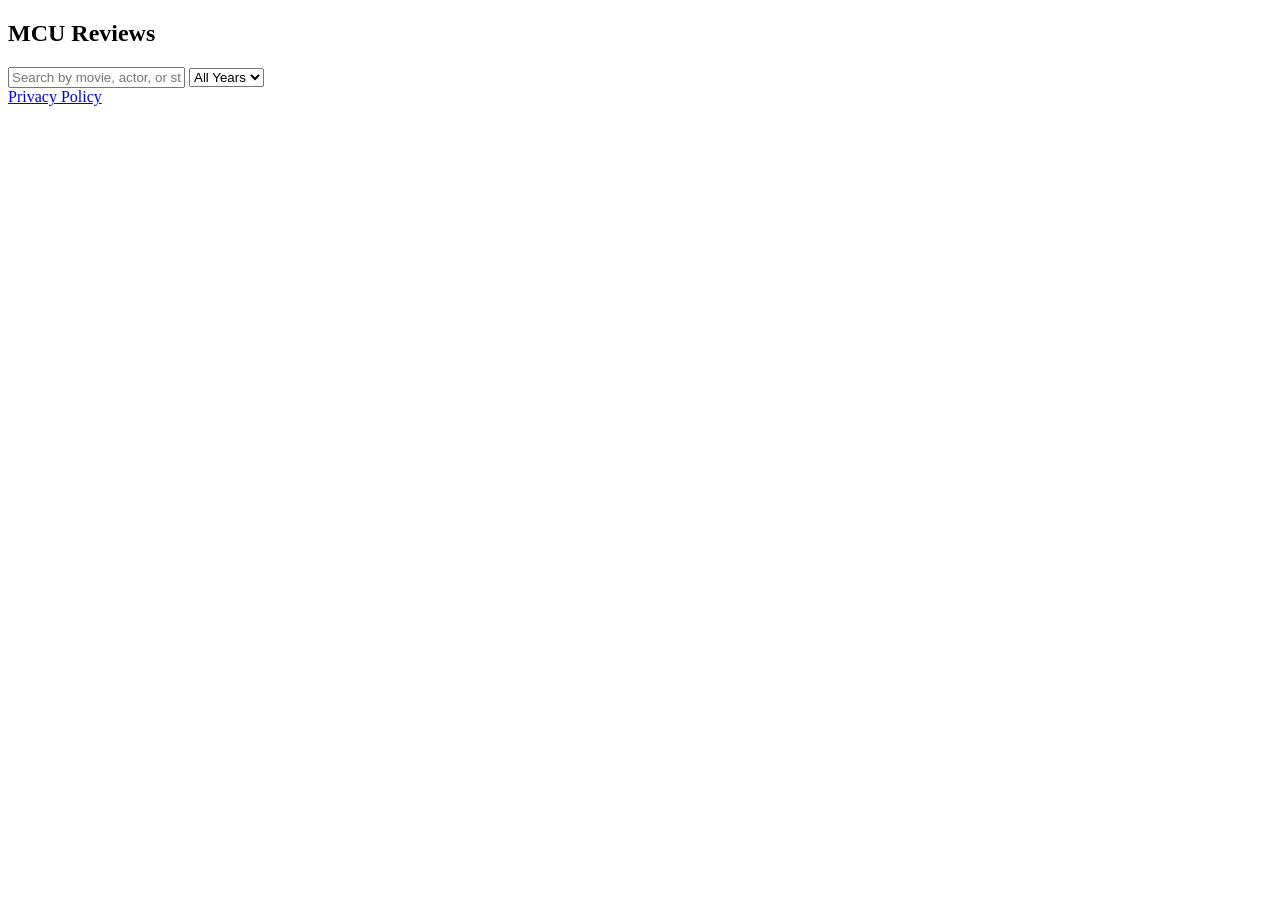
==== index.html @ 815d0ef4 "Create index.html" ====
<!DOCTYPE html>
<html lang="en">
<head>
    <meta charset="UTF-8">
    <meta name="viewport" content="width=device-width, initial-scale=1.0">
    <title>MCU Review Hub</title>
    <link rel="stylesheet" href="style.css">
</head>
<body>

<nav class="navbar">
    <h2>MCU Reviews</h2>
    <div class="search-container">
        <input type="text" id="searchInput" placeholder="Search by movie, actor, or studio...">
        <select id="yearFilter">
            <option value="">All Years</option>
            <option value="2008">2008</option>
            <option value="2025">2025</option>
            </select>
    </div>
    <a href="privacy.html">Privacy Policy</a>
</nav>

<div id="movieFeed" class="instagram-feed">
    </div>

<script src="script.js"></script>
</body>
</html>
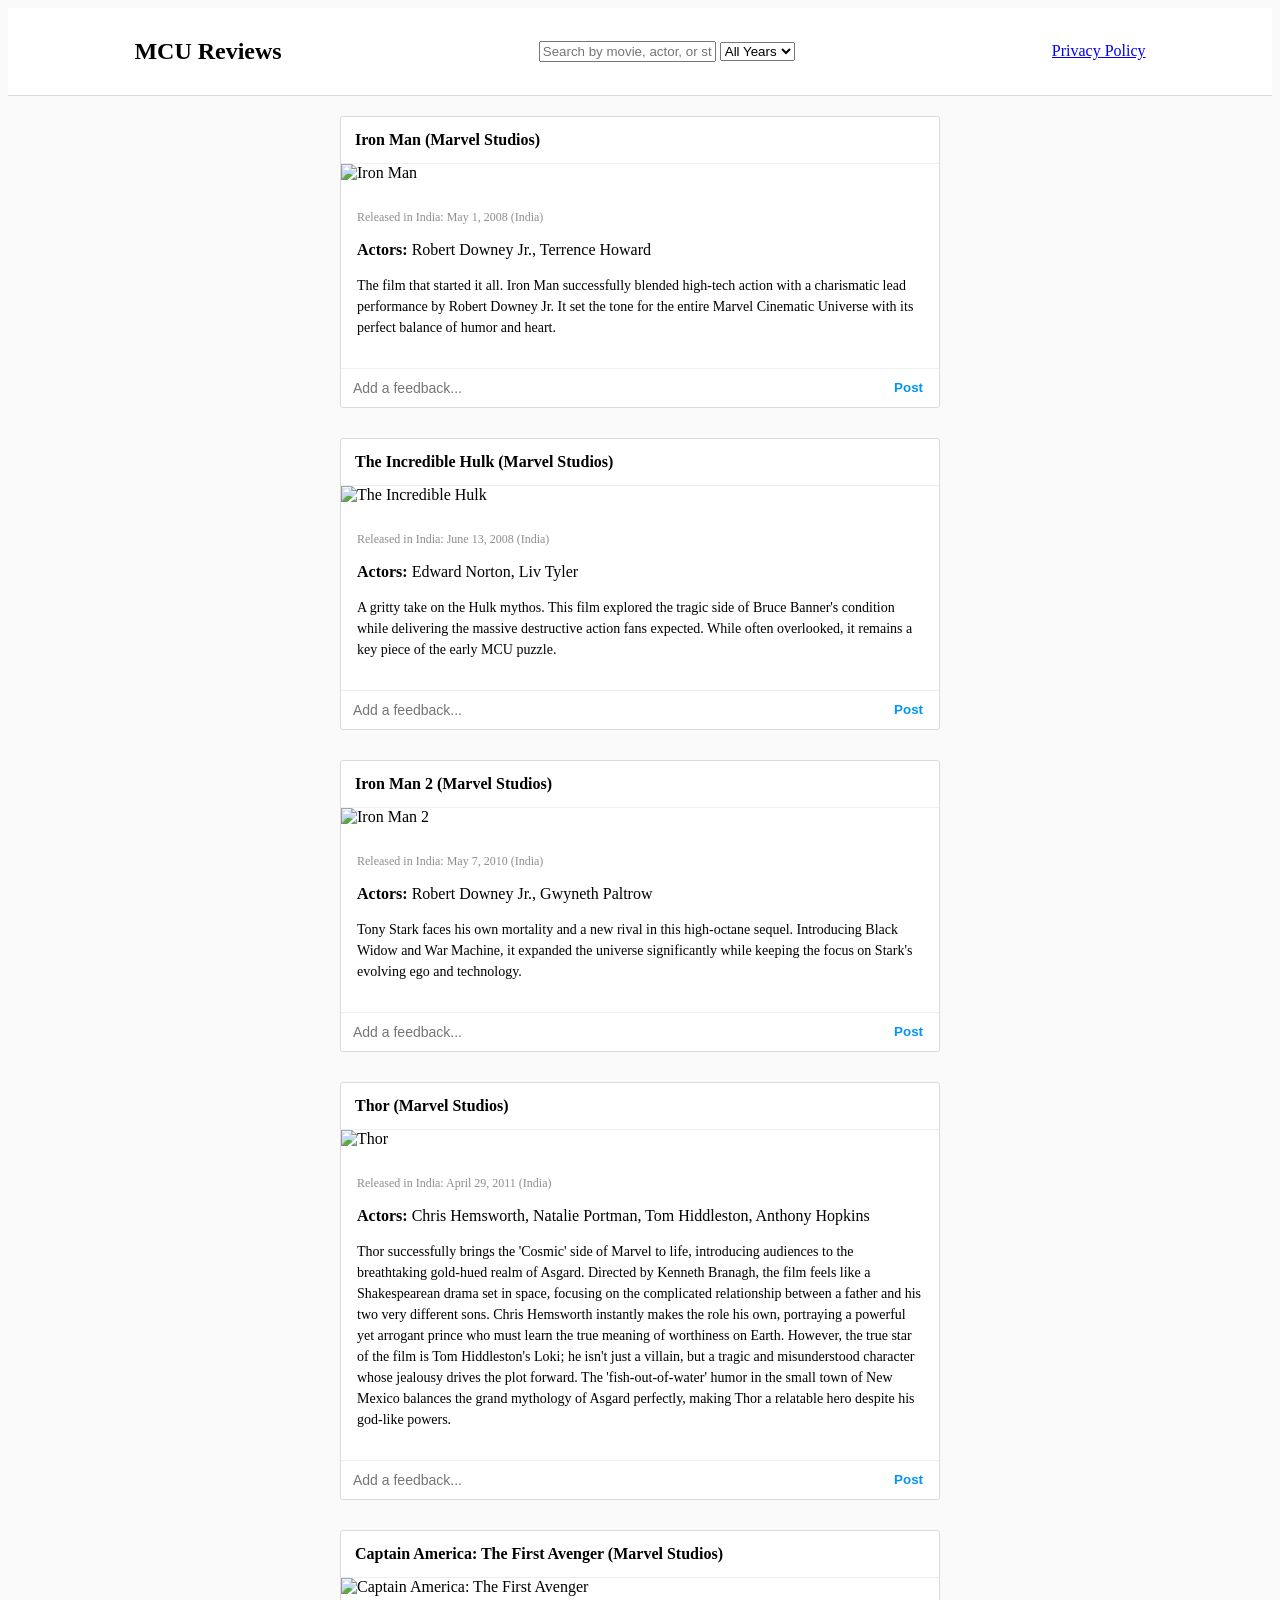
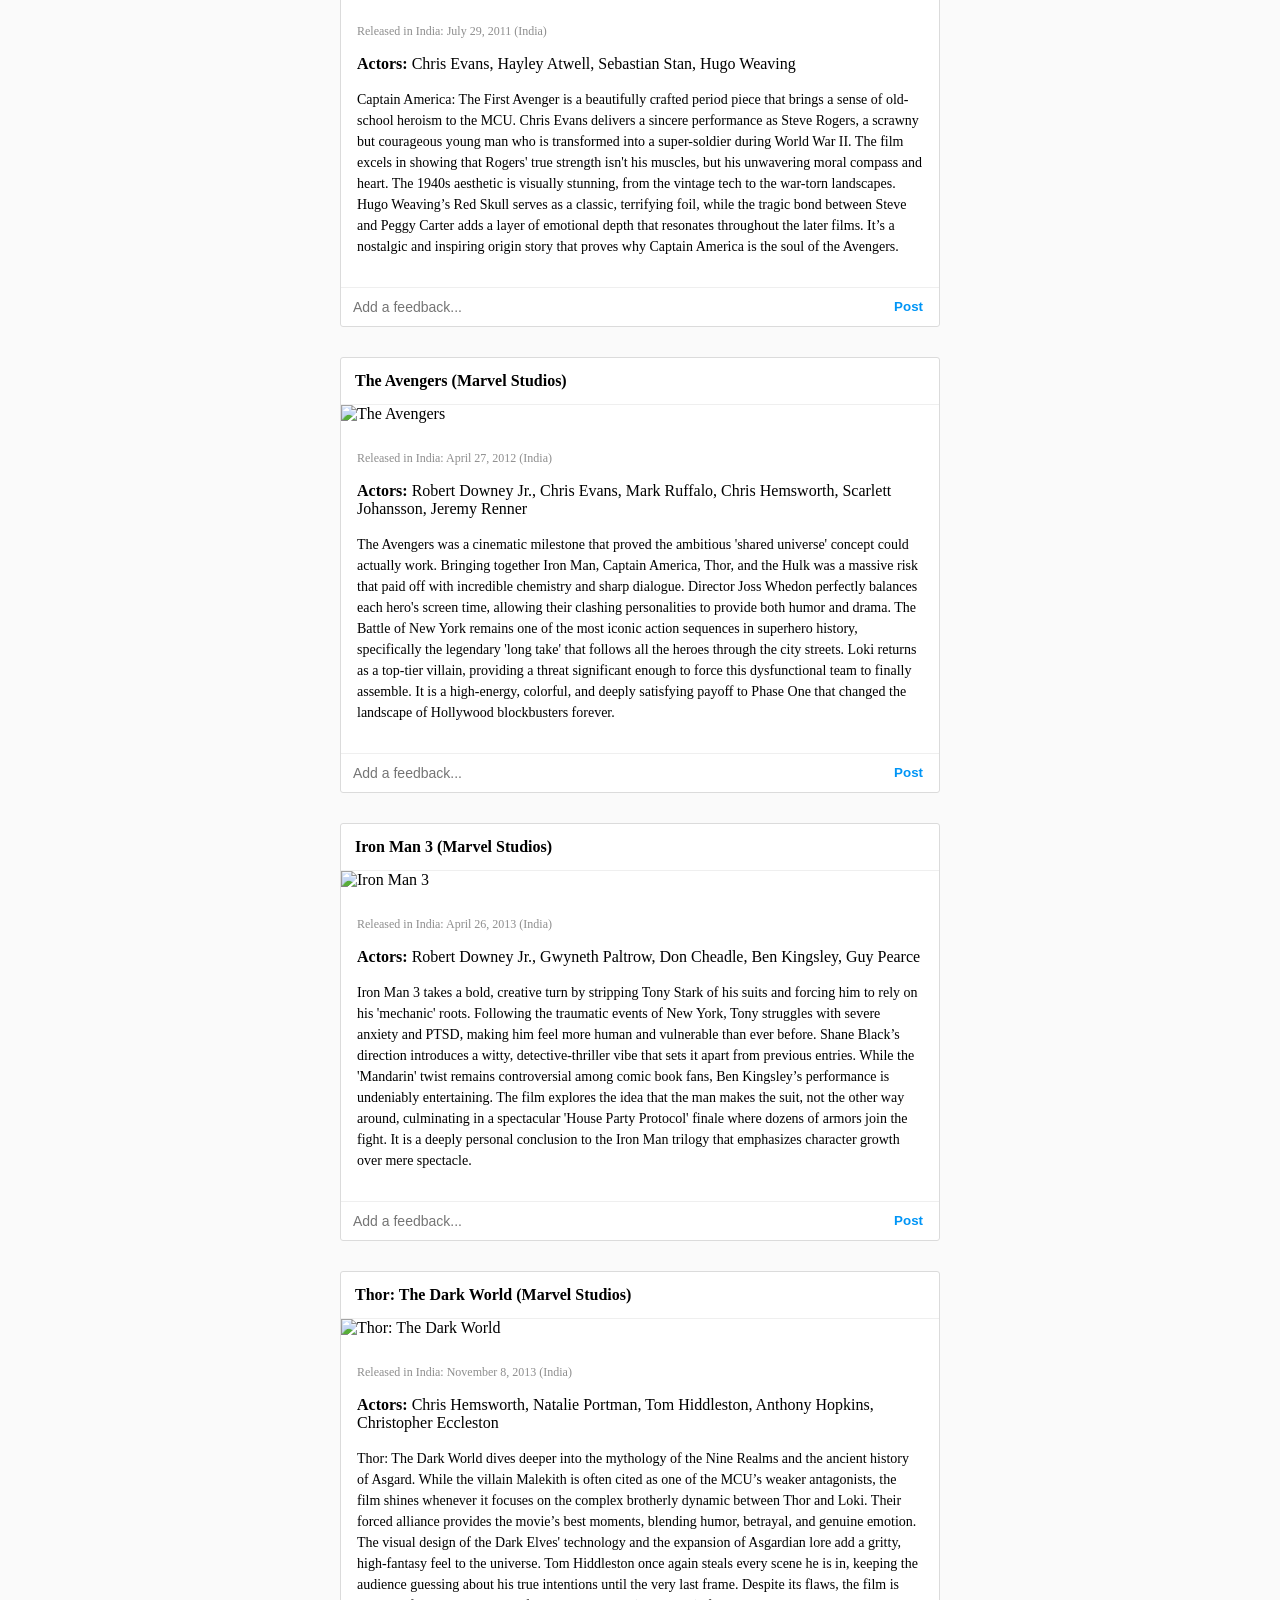
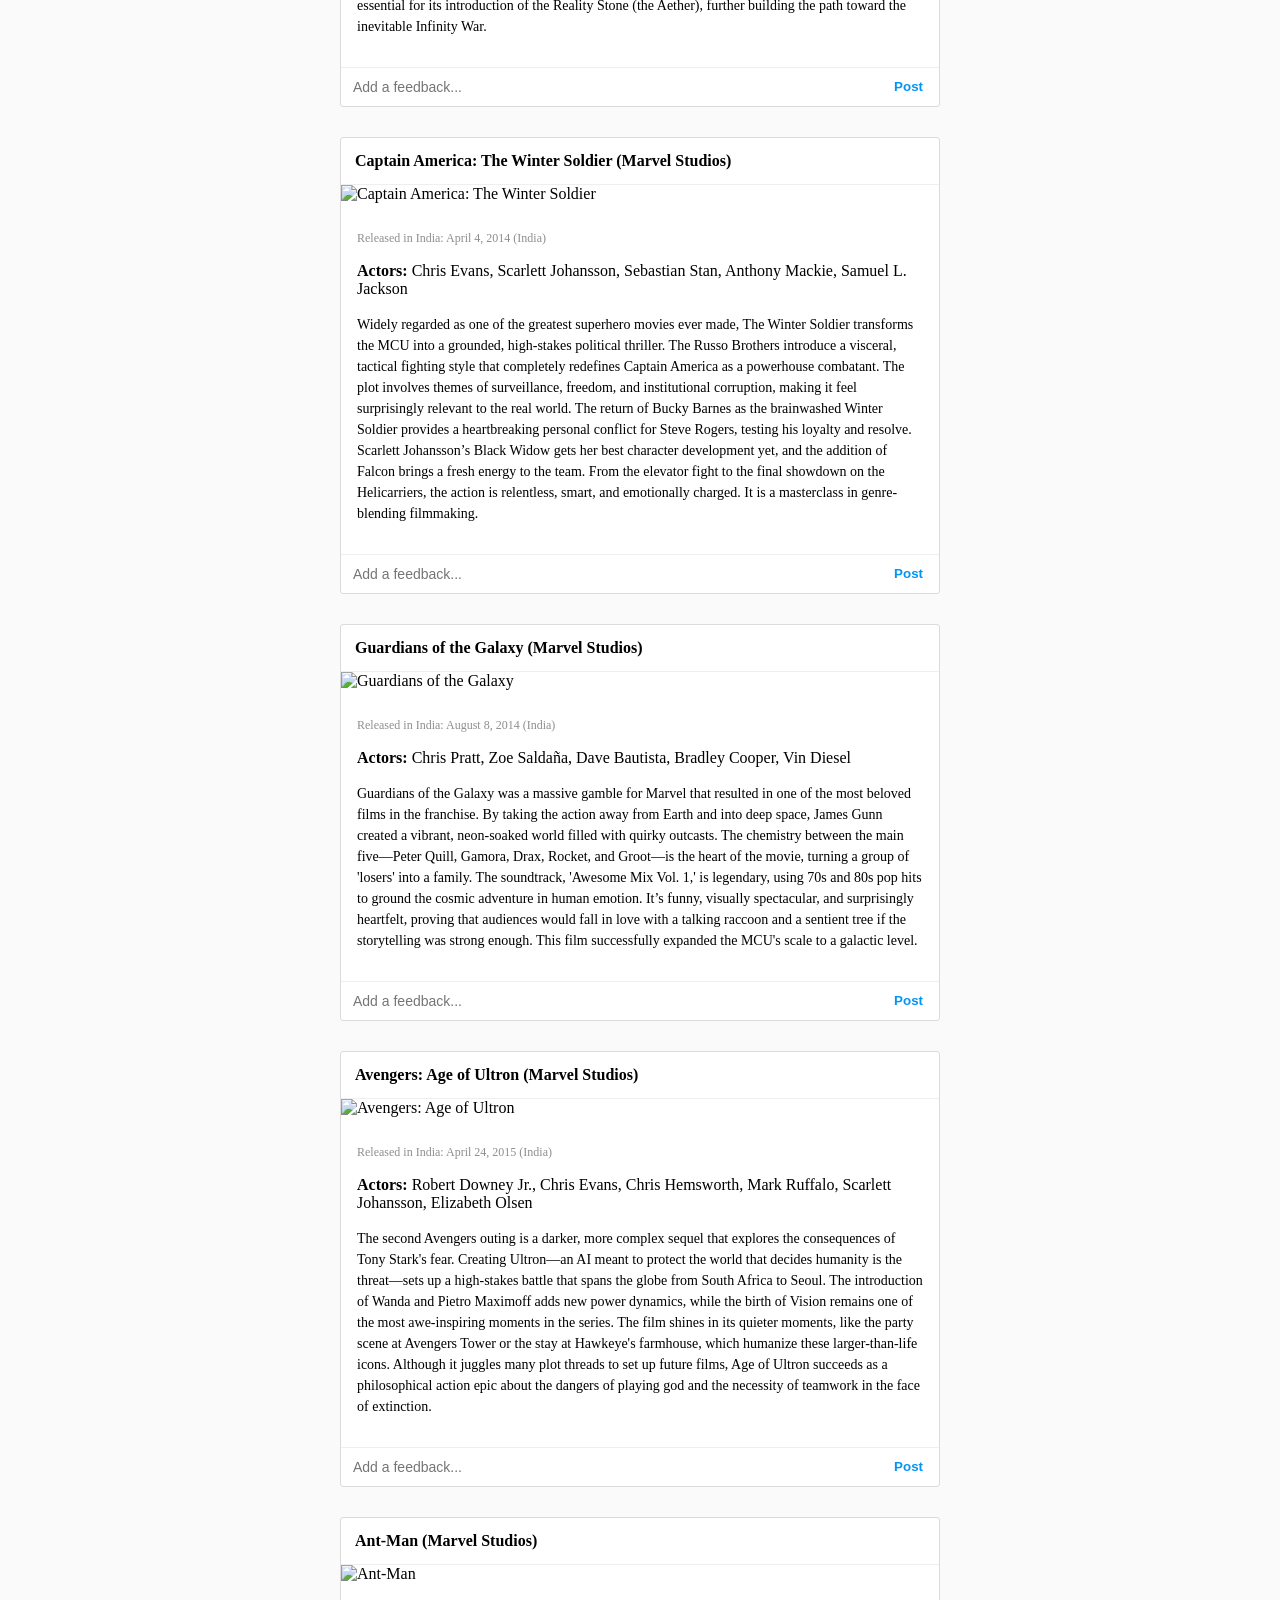
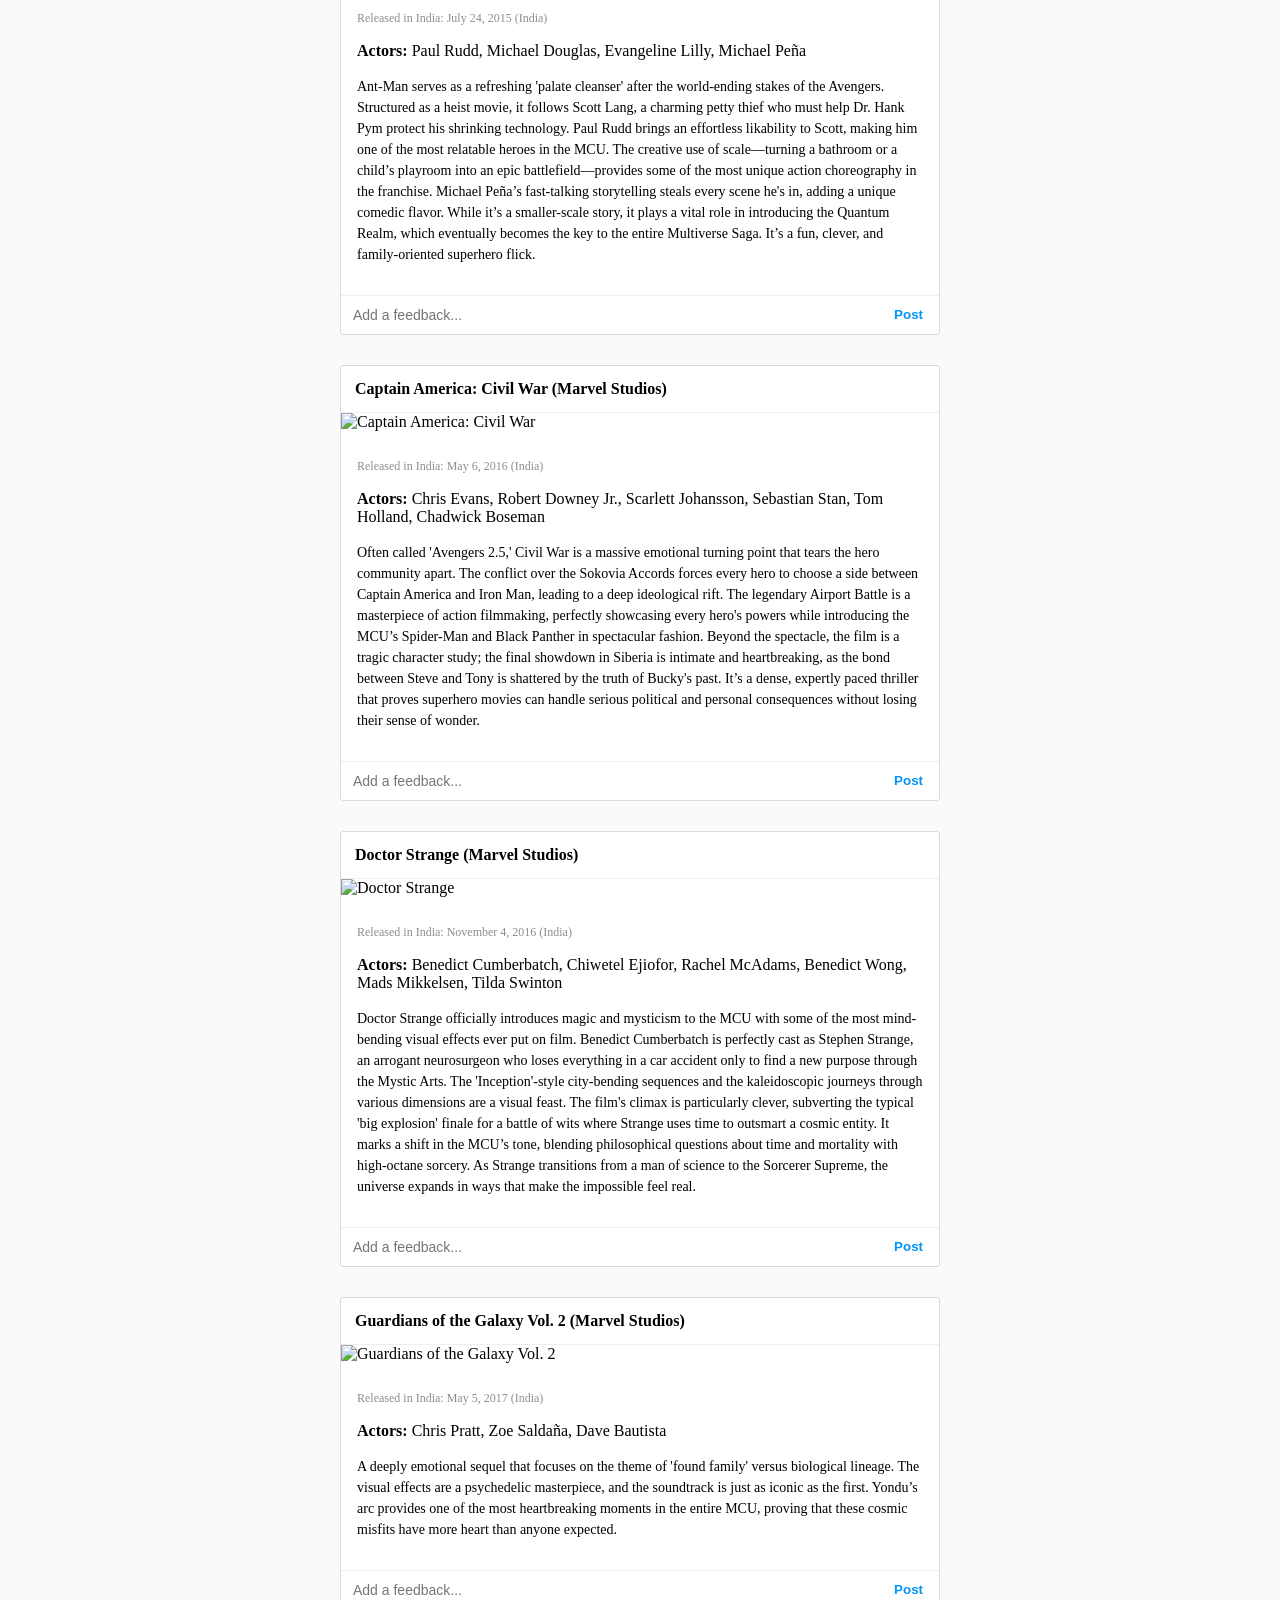
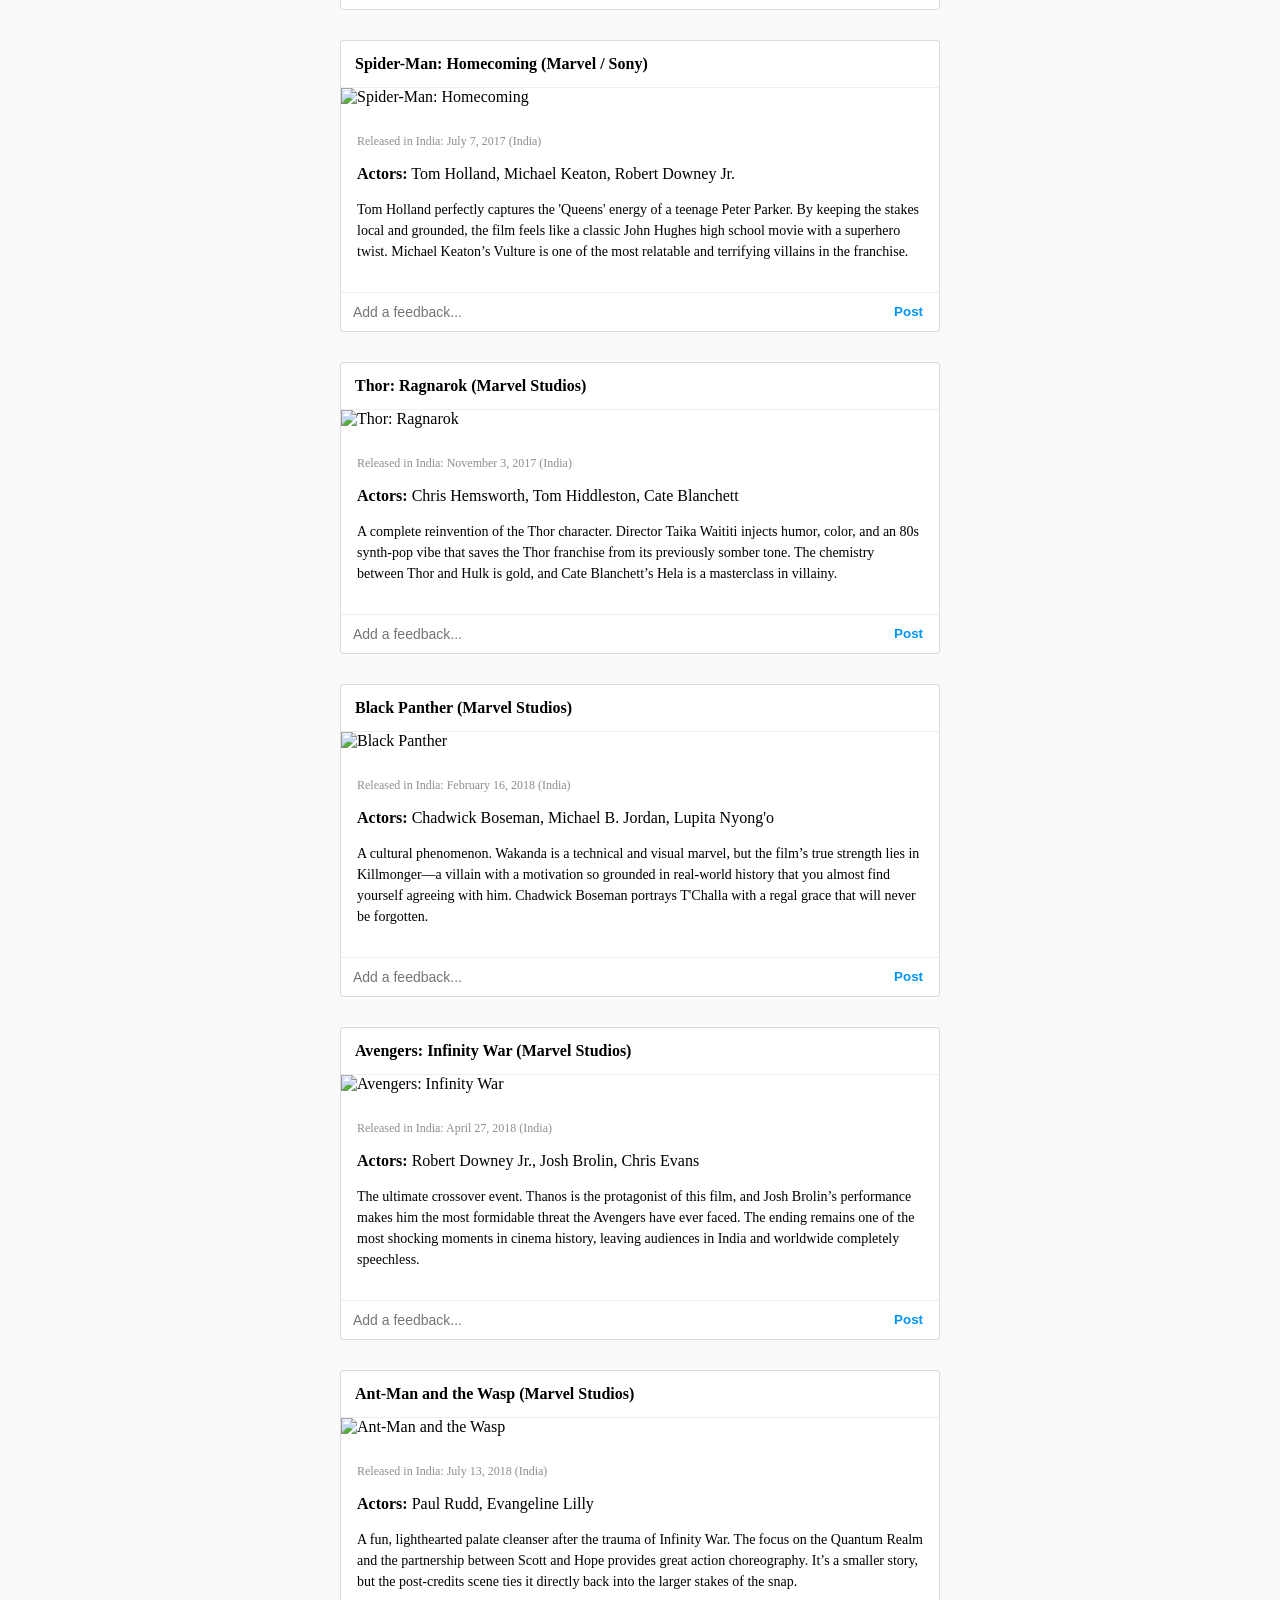
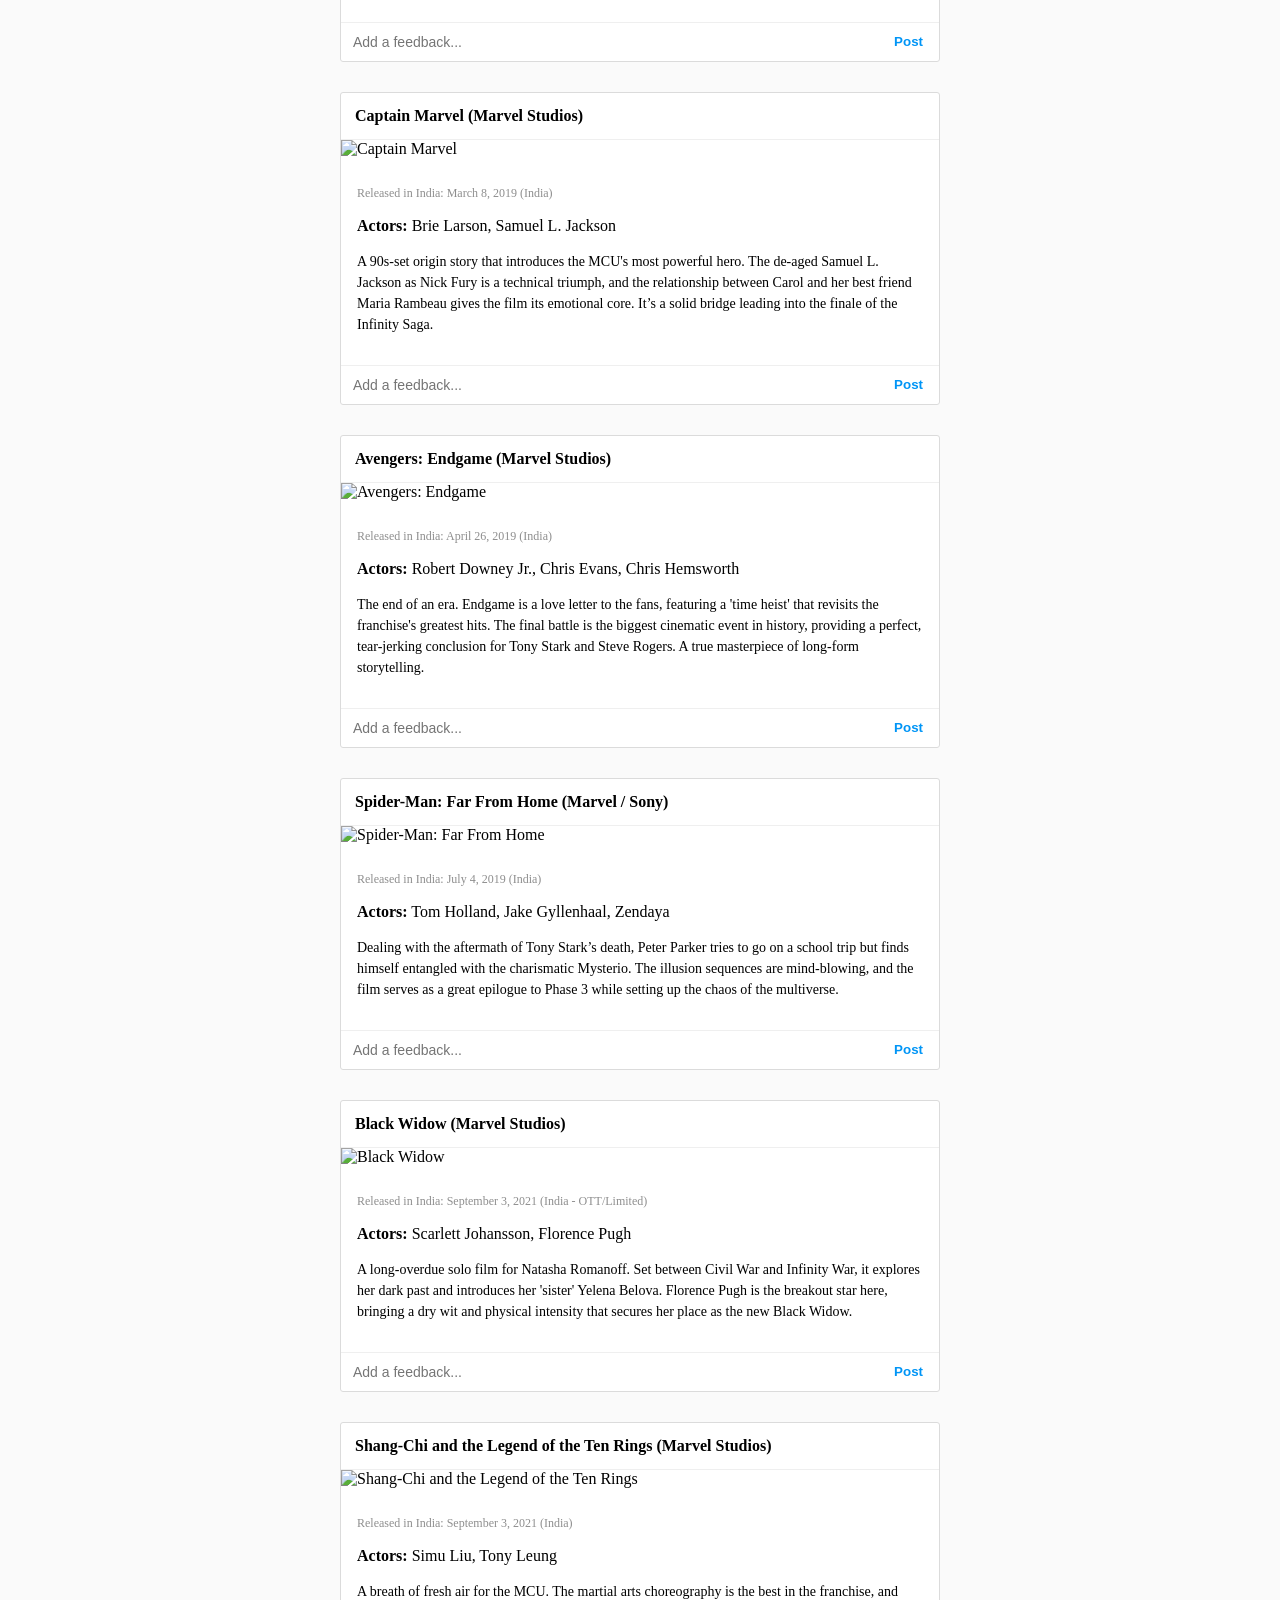
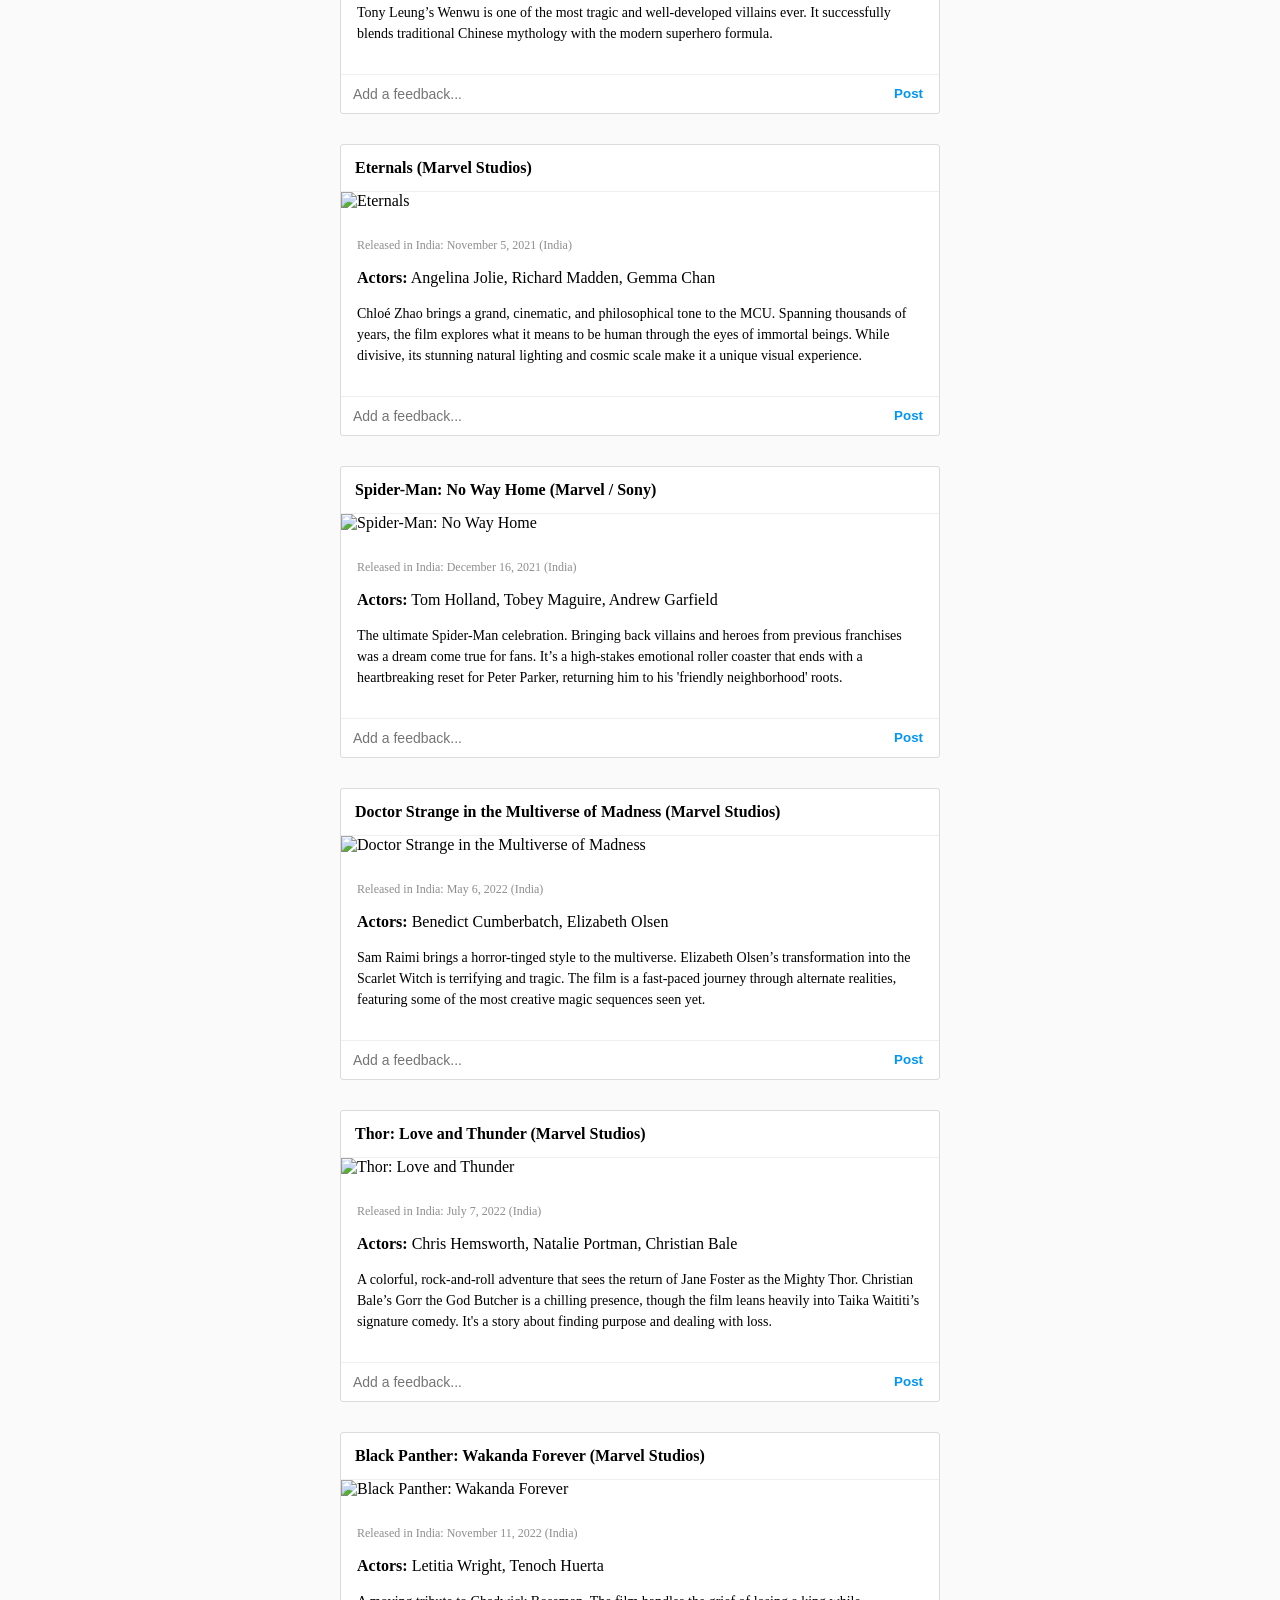
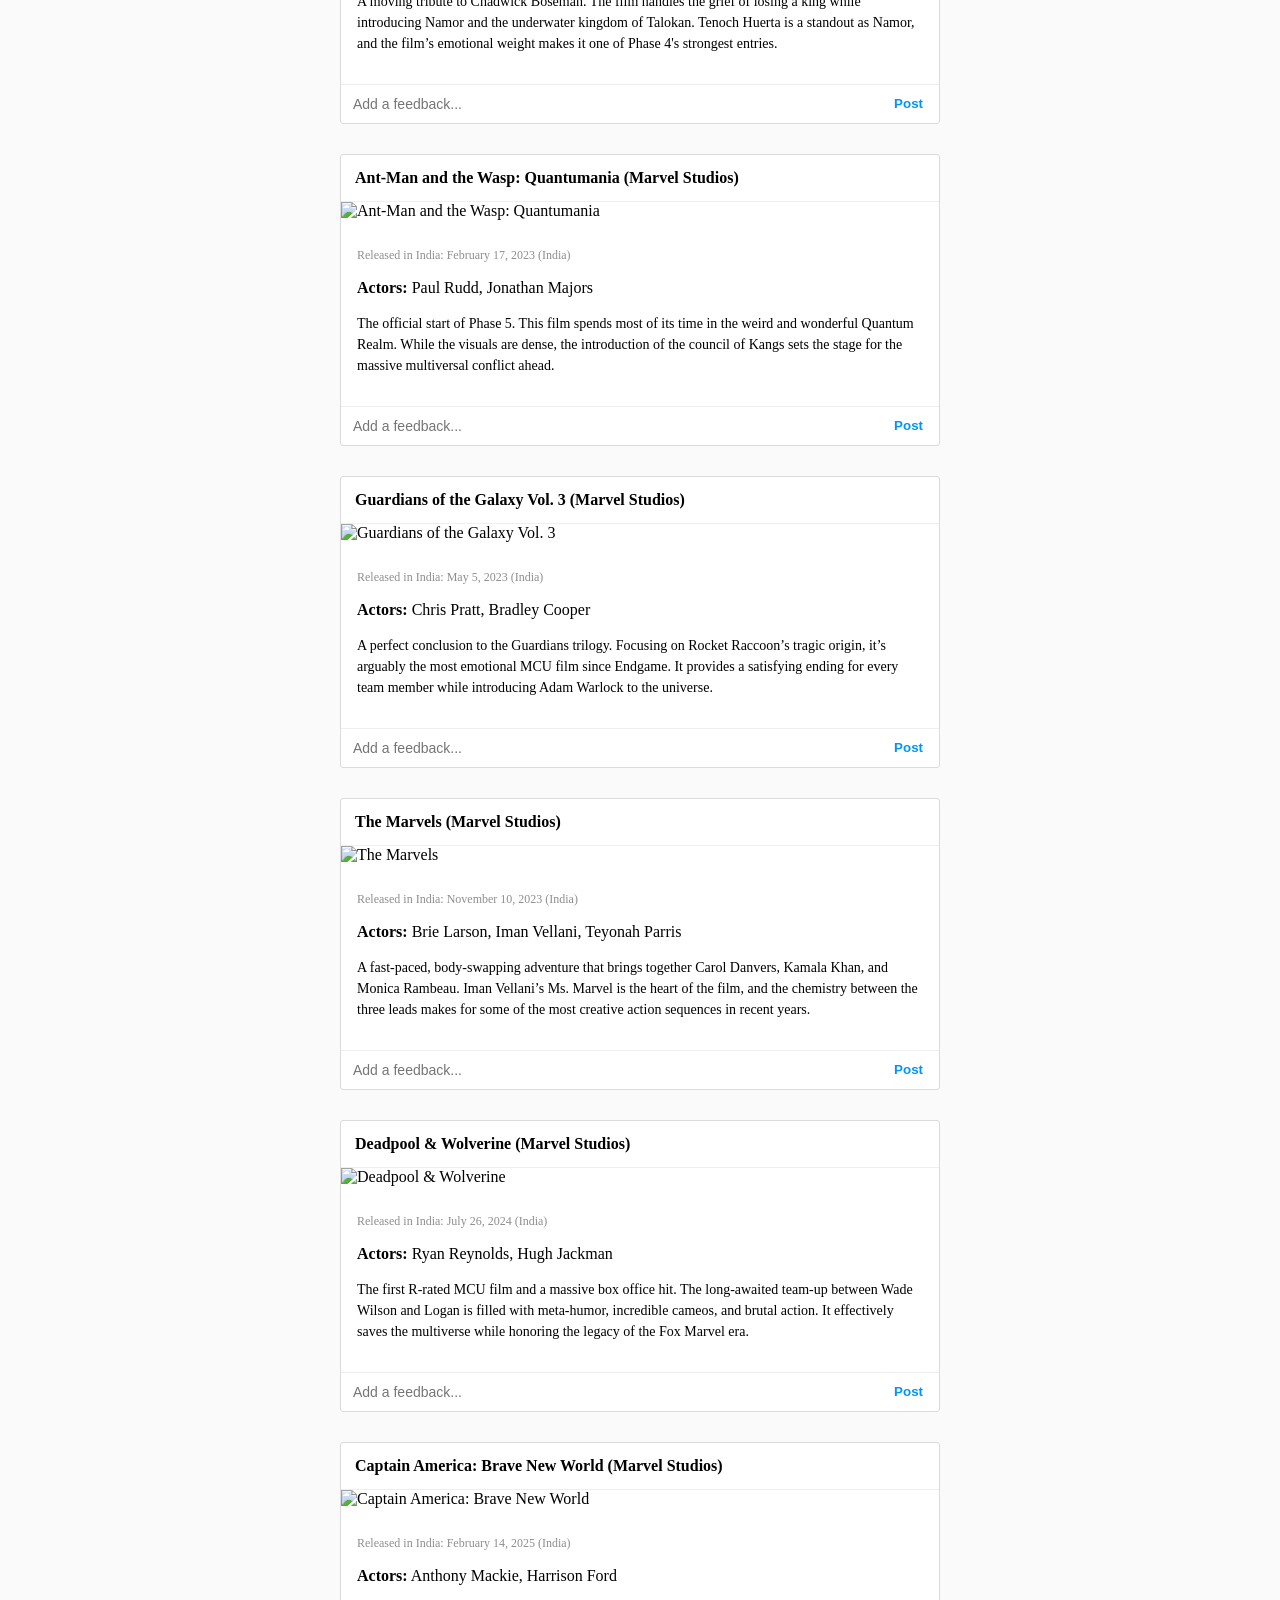
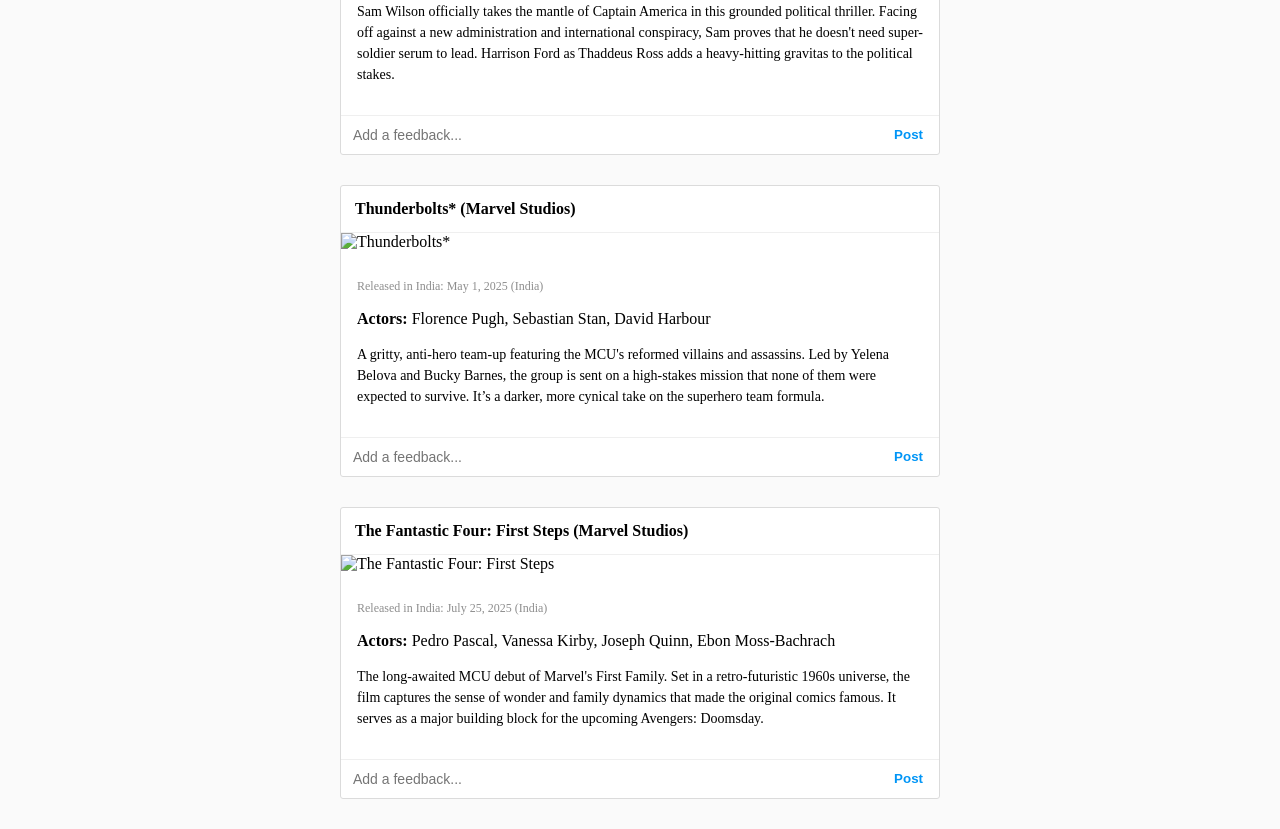
==== commit c671c3a5: "Update index.html" ====
--- a/index.html
+++ b/index.html
@@ -1,6 +1,7 @@
 <!DOCTYPE html>
 <html lang="en">
 <head>
+    <meta name="referrer" content="no-referrer">
     <meta charset="UTF-8">
     <meta name="viewport" content="width=device-width, initial-scale=1.0">
     <title>MCU Review Hub</title>
--- a/style.css
+++ b/style.css
@@ -0,0 +1,12 @@
+body { background-color: #fafafa; font-family: -apple-system, BlinkMacSystemFont, "Segoe UI", Roboto; }
+.navbar { position: sticky; top: 0; background: white; border-bottom: 1px solid #dbdbdb; padding: 10px 10%; display: flex; justify-content: space-between; align-items: center; z-index: 1000; }
+
+.instagram-feed { max-width: 600px; margin: 20px auto; }
+.post { background: white; border: 1px solid #dbdbdb; margin-bottom: 30px; border-radius: 3px; }
+.post-header { padding: 14px; font-weight: 600; border-bottom: 1px solid #efefef; }
+.post-img { width: 100%; display: block; }
+.post-content { padding: 16px; }
+.release-date { color: #8e8e8e; font-size: 12px; margin-bottom: 10px; }
+.review-text { font-size: 14px; line-height: 1.5; }
+.feedback-section { border-top: 1px solid #efefef; padding: 10px; display: flex; }
+.feedback-section input { border: none; width: 100%; outline: none; font-size: 14px; }
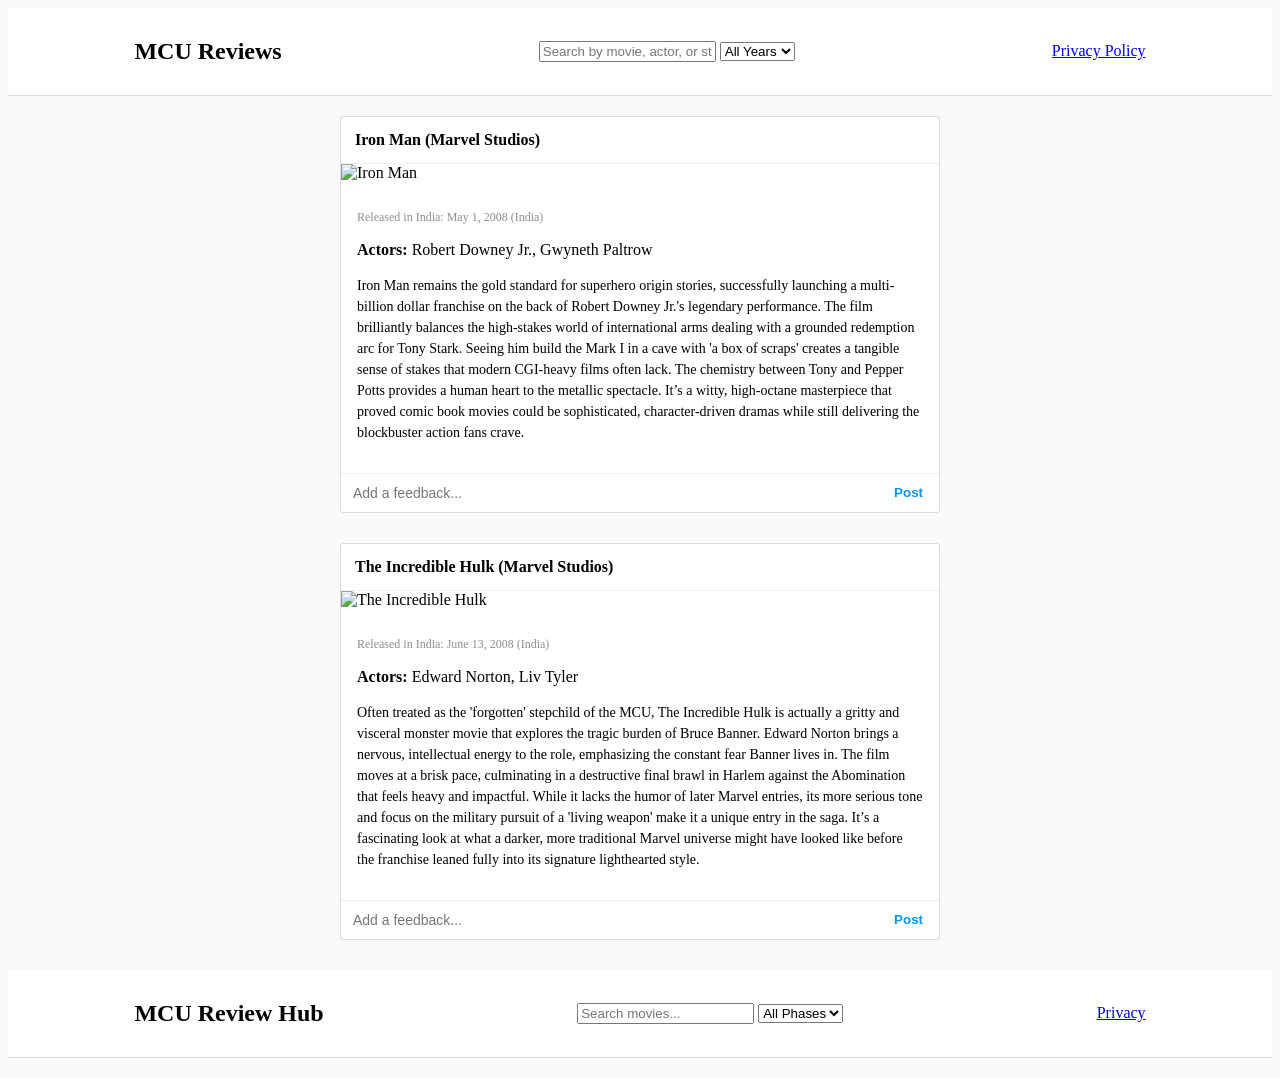
==== commit e6762563: "Update index.html" ====
--- a/index.html
+++ b/index.html
@@ -24,7 +24,24 @@
 
 <div id="movieFeed" class="instagram-feed">
     </div>
+<nav class="navbar">
+    <h2>MCU Review Hub</h2>
+    <div class="filters">
+        <input type="text" id="searchInput" placeholder="Search movies...">
+        <select id="phaseFilter">
+            <option value="">All Phases</option>
+            <option value="Phase 1">Phase 1</option>
+            <option value="Phase 2">Phase 2</option>
+            <option value="Phase 3">Phase 3</option>
+            <option value="Phase 4">Phase 4</option>
+            <option value="Phase 5">Phase 5</option>
+        </select>
+    </div>
+    <a href="privacy.html">Privacy</a>
+</nav>
 
+<div id="movieFeed" class="instagram-feed">
+    </div>
 <script src="script.js"></script>
 </body>
 </html>
--- a/style.css
+++ b/style.css
@@ -10,3 +10,18 @@
 .review-text { font-size: 14px; line-height: 1.5; }
 .feedback-section { border-top: 1px solid #efefef; padding: 10px; display: flex; }
 .feedback-section input { border: none; width: 100%; outline: none; font-size: 14px; }
+.video-container { position: relative; padding-bottom: 56.25%; height: 0; overflow: hidden; }
+.video-container iframe { position: absolute; top: 0; left: 0; width: 100%; height: 100%; }
+
+.ott-button {
+    display: inline-block;
+    background: #e50914; /* Netflix Red */
+    color: white;
+    padding: 10px 20px;
+    border-radius: 5px;
+    text-decoration: none;
+    font-weight: bold;
+    margin-top: 15px;
+    text-align: center;
+}
+.ott-button:hover { background: #b20710; }
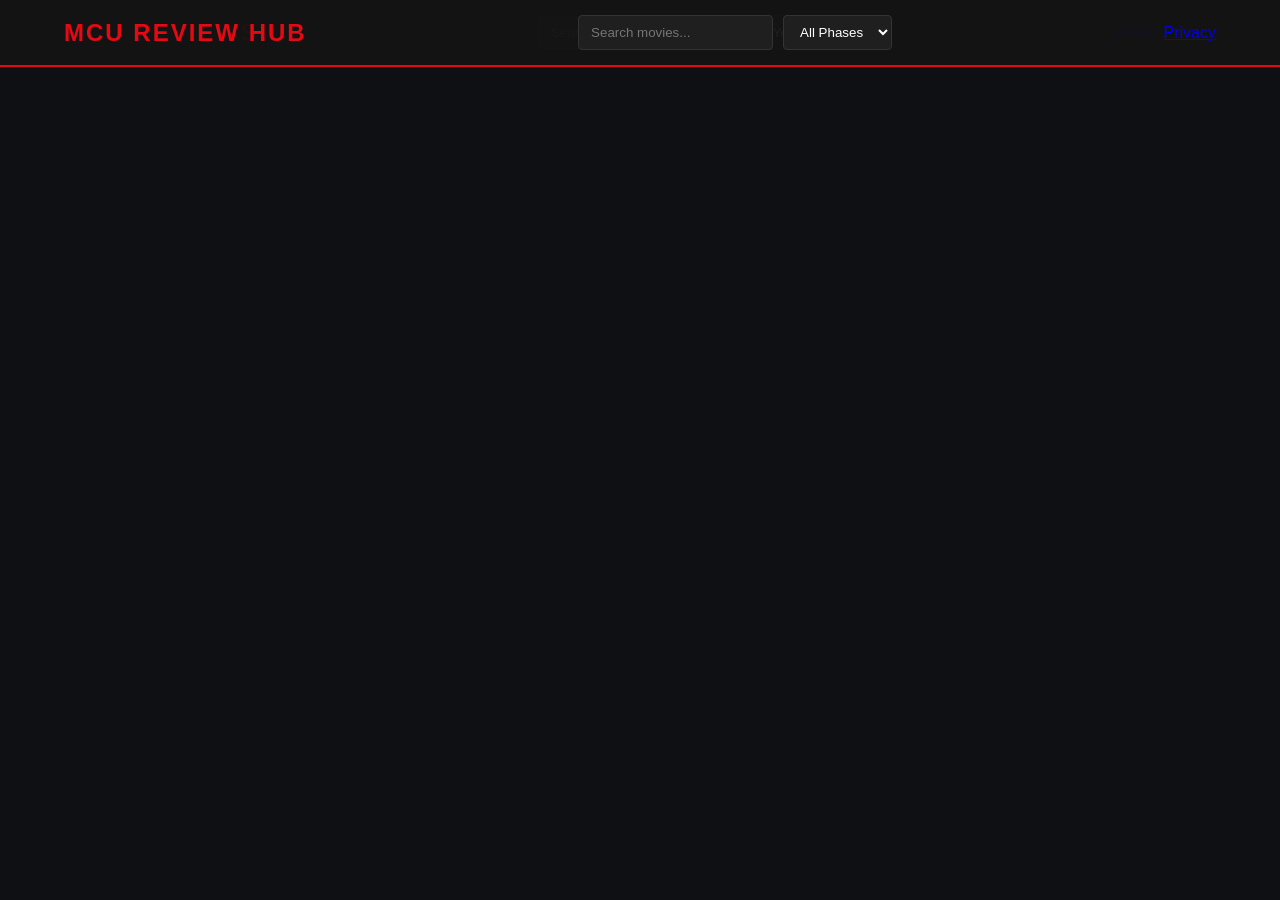
==== commit 61965e79: "Update index.html" ====
--- a/index.html
+++ b/index.html
@@ -1,6 +1,7 @@
 <!DOCTYPE html>
 <html lang="en">
 <head>
+    <meta name="referrer" content="strict-origin-when-cross-origin">
     <meta name="referrer" content="no-referrer">
     <meta charset="UTF-8">
     <meta name="viewport" content="width=device-width, initial-scale=1.0">
--- a/style.css
+++ b/style.css
@@ -1,27 +1,159 @@
-body { background-color: #fafafa; font-family: -apple-system, BlinkMacSystemFont, "Segoe UI", Roboto; }
-.navbar { position: sticky; top: 0; background: white; border-bottom: 1px solid #dbdbdb; padding: 10px 10%; display: flex; justify-content: space-between; align-items: center; z-index: 1000; }
+/* 1. Global Styles */
+* {
+    margin: 0;
+    padding: 0;
+    box-sizing: border-box;
+    font-family: 'Segoe UI', Tahoma, Geneva, Verdana, sans-serif;
+}
 
-.instagram-feed { max-width: 600px; margin: 20px auto; }
-.post { background: white; border: 1px solid #dbdbdb; margin-bottom: 30px; border-radius: 3px; }
-.post-header { padding: 14px; font-weight: 600; border-bottom: 1px solid #efefef; }
-.post-img { width: 100%; display: block; }
-.post-content { padding: 16px; }
-.release-date { color: #8e8e8e; font-size: 12px; margin-bottom: 10px; }
-.review-text { font-size: 14px; line-height: 1.5; }
-.feedback-section { border-top: 1px solid #efefef; padding: 10px; display: flex; }
-.feedback-section input { border: none; width: 100%; outline: none; font-size: 14px; }
-.video-container { position: relative; padding-bottom: 56.25%; height: 0; overflow: hidden; }
-.video-container iframe { position: absolute; top: 0; left: 0; width: 100%; height: 100%; }
+body {
+    background-color: #0f1014; /* Dark Marvel Theme */
+    color: #ffffff;
+    padding-top: 80px; /* Space for fixed navbar */
+}
+
+/* 2. Navbar & Filters */
+.navbar {
+    position: fixed;
+    top: 0;
+    width: 100%;
+    background: rgba(20, 20, 20, 0.95);
+    padding: 15px 5%;
+    display: flex;
+    justify-content: space-between;
+    align-items: center;
+    z-index: 1000;
+    border-bottom: 2px solid #e50914; /* Marvel Red Accent */
+}
+
+.navbar h2 {
+    color: #e50914;
+    text-transform: uppercase;
+    letter-spacing: 2px;
+}
+
+.filters {
+    display: flex;
+    gap: 10px;
+}
+
+input, select {
+    padding: 8px 12px;
+    border-radius: 4px;
+    border: 1px solid #333;
+    background: #1f1f1f;
+    color: white;
+}
+
+/* 3. Movie Feed Layout */
+.instagram-feed {
+    max-width: 700px;
+    margin: 0 auto;
+    padding: 20px;
+}
+
+.post {
+    background: #1a1a1a;
+    border-radius: 12px;
+    margin-bottom: 40px;
+    overflow: hidden;
+    border: 1px solid #333;
+    transition: transform 0.3s ease;
+}
+
+.post:hover {
+    transform: translateY(-5px);
+}
+
+.post-header {
+    padding: 15px;
+    font-size: 1.2rem;
+    font-weight: bold;
+    display: flex;
+    justify-content: space-between;
+    background: #252525;
+}
+
+.phase-tag {
+    background: #e50914;
+    padding: 2px 10px;
+    border-radius: 20px;
+    font-size: 0.8rem;
+}
+
+/* 4. Responsive Video Player */
+.video-container {
+    position: relative;
+    padding-bottom: 56.25%; /* 16:9 Aspect Ratio */
+    height: 0;
+    overflow: hidden;
+    background: #000;
+}
+
+.video-container iframe {
+    position: absolute;
+    top: 0;
+    left: 0;
+    width: 100%;
+    height: 100%;
+}
+
+/* 5. Content & Typography */
+.post-content {
+    padding: 20px;
+}
+
+.meta-info {
+    margin-bottom: 15px;
+    font-size: 0.9rem;
+    color: #bbb;
+    border-left: 3px solid #e50914;
+    padding-left: 10px;
+}
+
+.review-section h4 {
+    color: #e50914;
+    margin-bottom: 10px;
+    text-transform: uppercase;
+    font-size: 0.9rem;
+}
+
+.review-text {
+    line-height: 1.6;
+    color: #ddd;
+    font-size: 1rem;
+    margin-bottom: 20px;
+}
+
+/* 6. Action Buttons */
+.action-links {
+    display: flex;
+    justify-content: center;
+}
 
 .ott-button {
-    display: inline-block;
-    background: #e50914; /* Netflix Red */
+    background: #e50914;
     color: white;
-    padding: 10px 20px;
-    border-radius: 5px;
     text-decoration: none;
+    padding: 12px 30px;
+    border-radius: 25px;
     font-weight: bold;
-    margin-top: 15px;
-    text-align: center;
+    transition: 0.3s;
+    text-transform: uppercase;
+    font-size: 0.8rem;
 }
-.ott-button:hover { background: #b20710; }
+
+.ott-button:hover {
+    background: #ffffff;
+    color: #e50914;
+    box-shadow: 0 0 15px rgba(229, 9, 20, 0.4);
+}
+
+/* 7. Mobile View */
+@media (max-width: 600px) {
+    .navbar {
+        flex-direction: column;
+        gap: 10px;
+    }
+    body { padding-top: 130px; }
+}
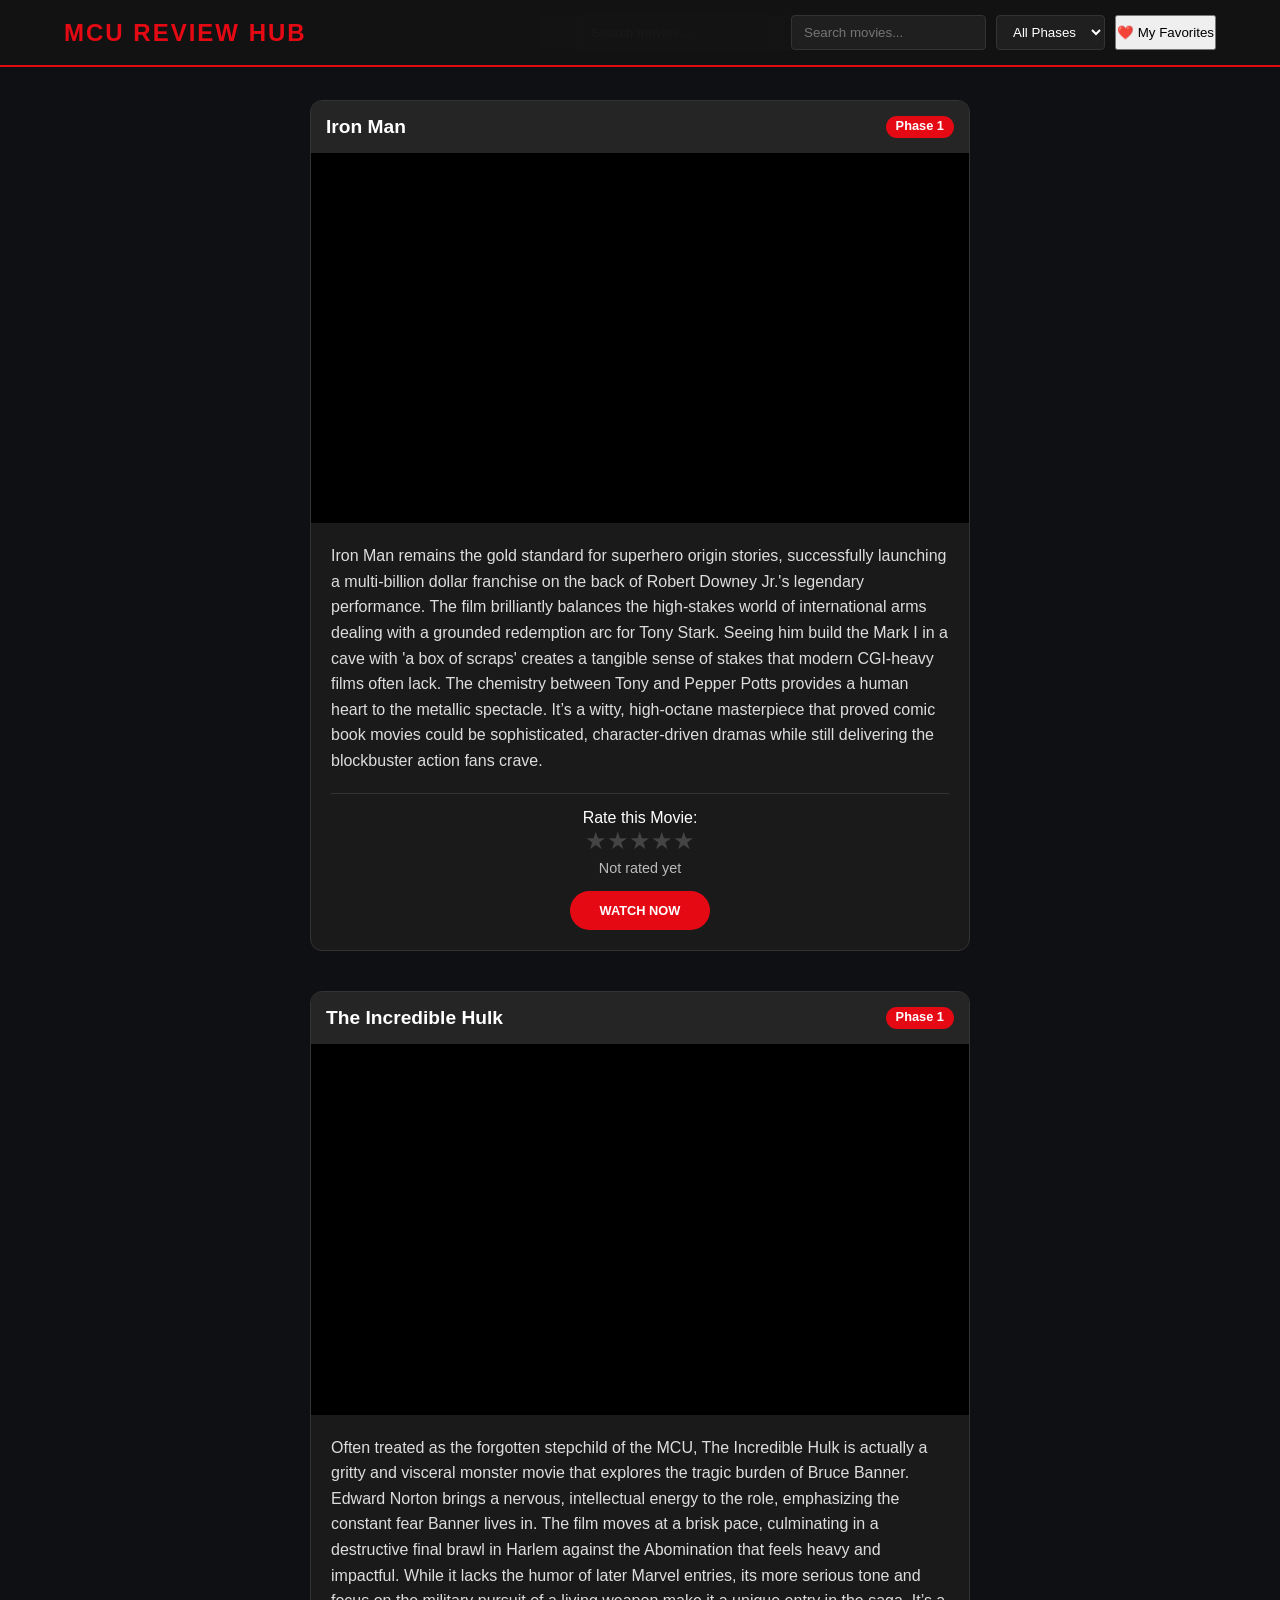
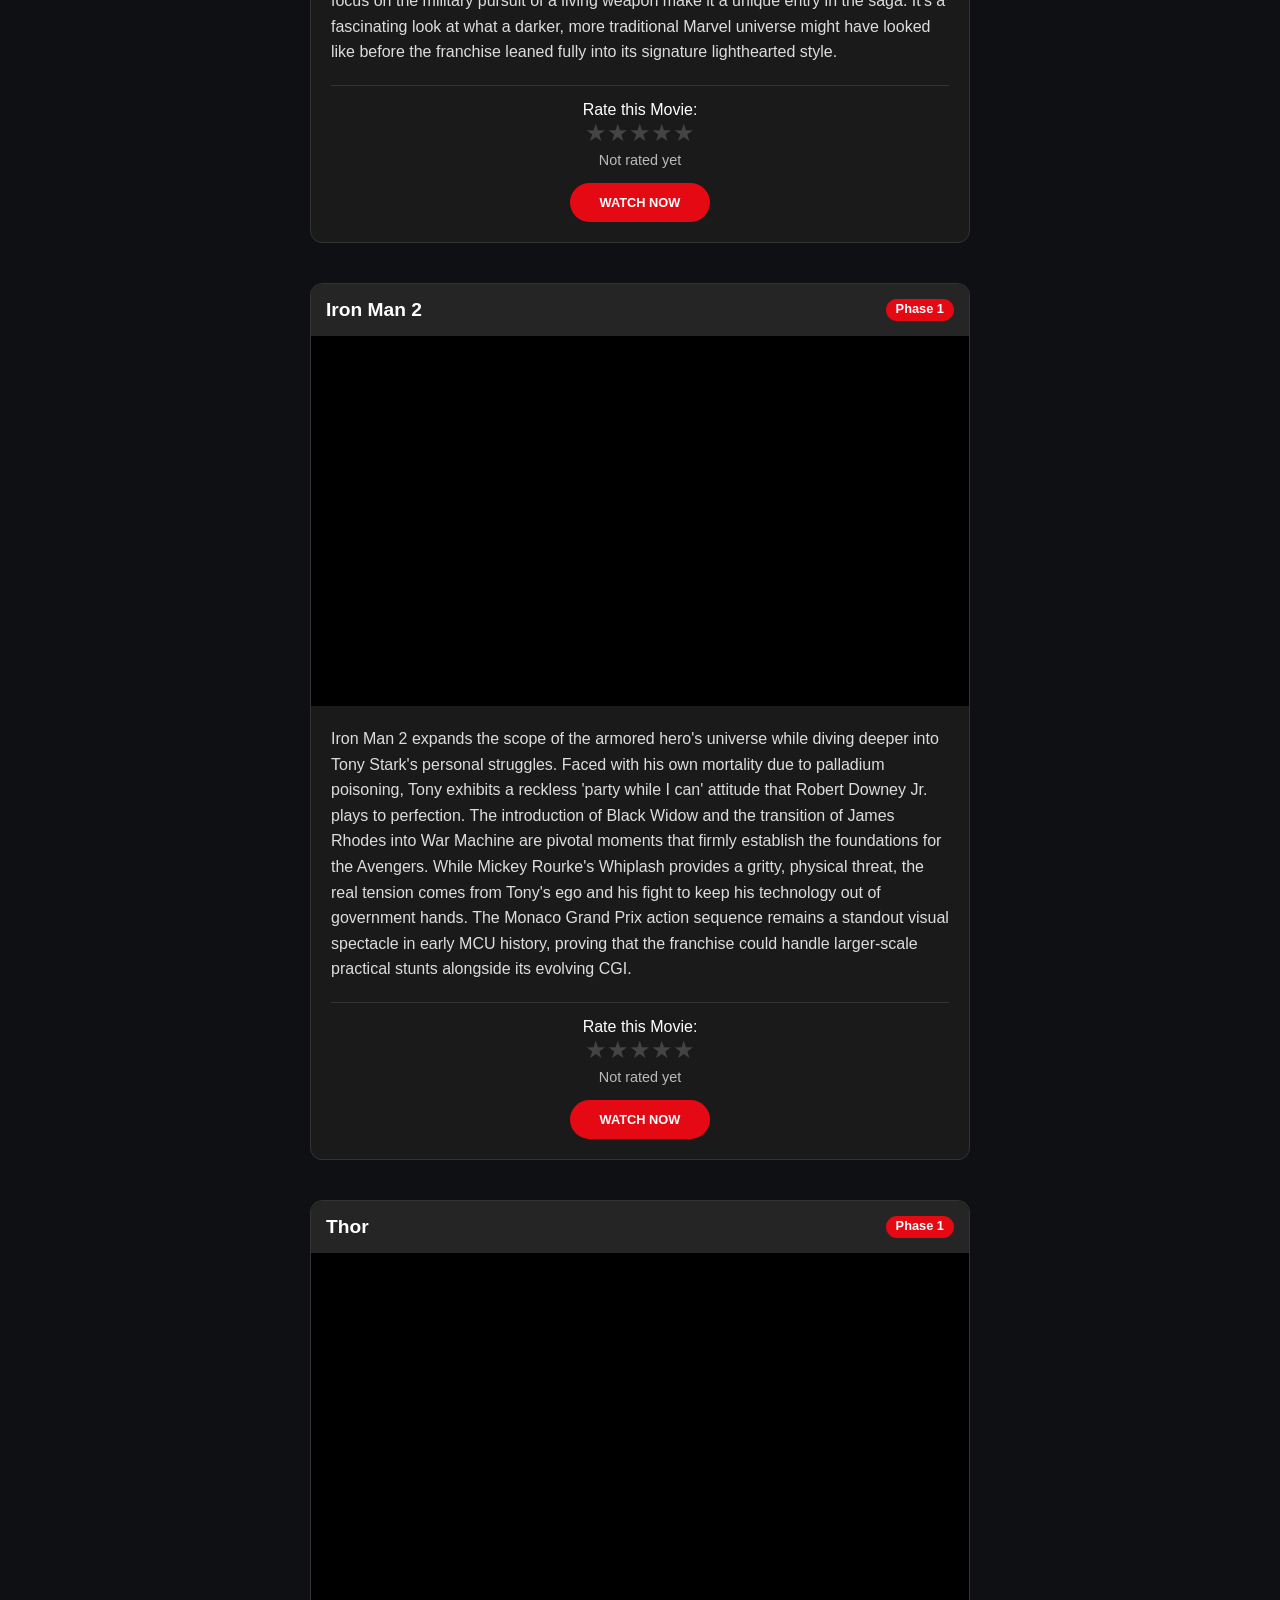
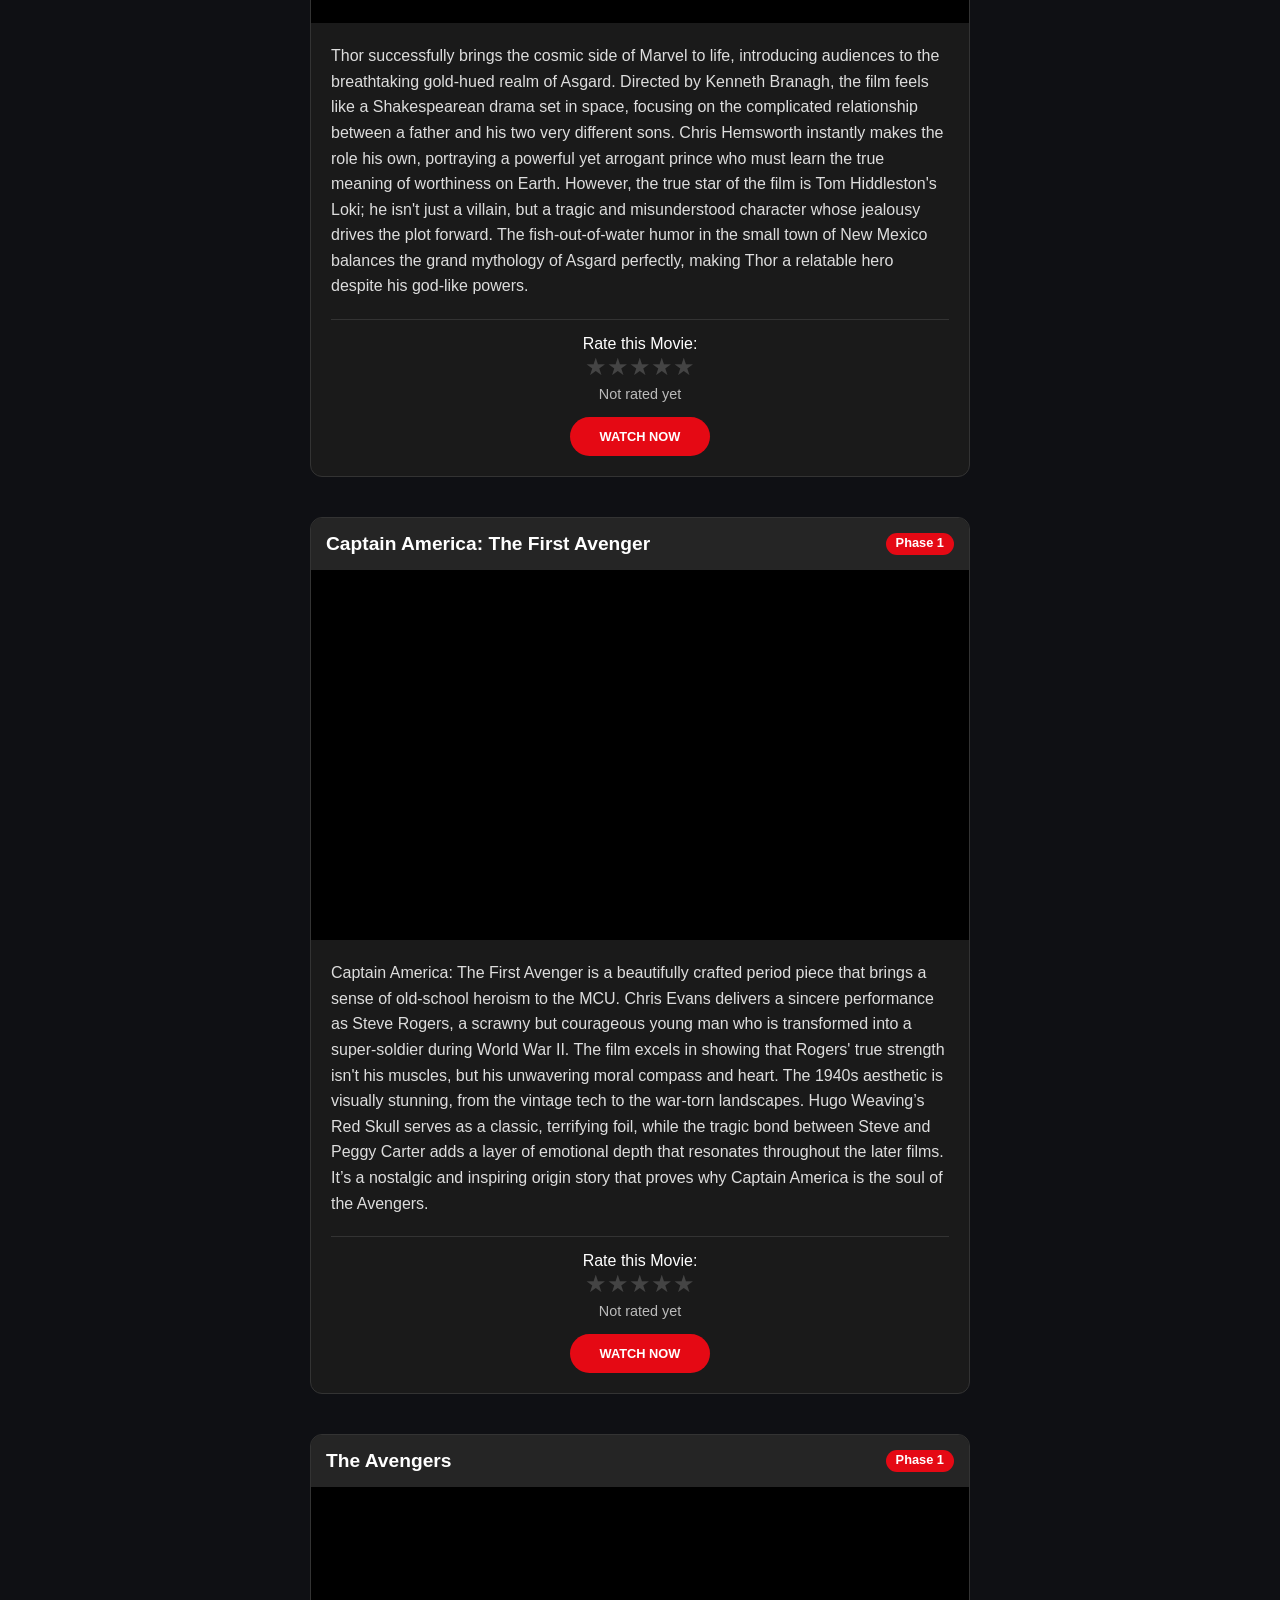
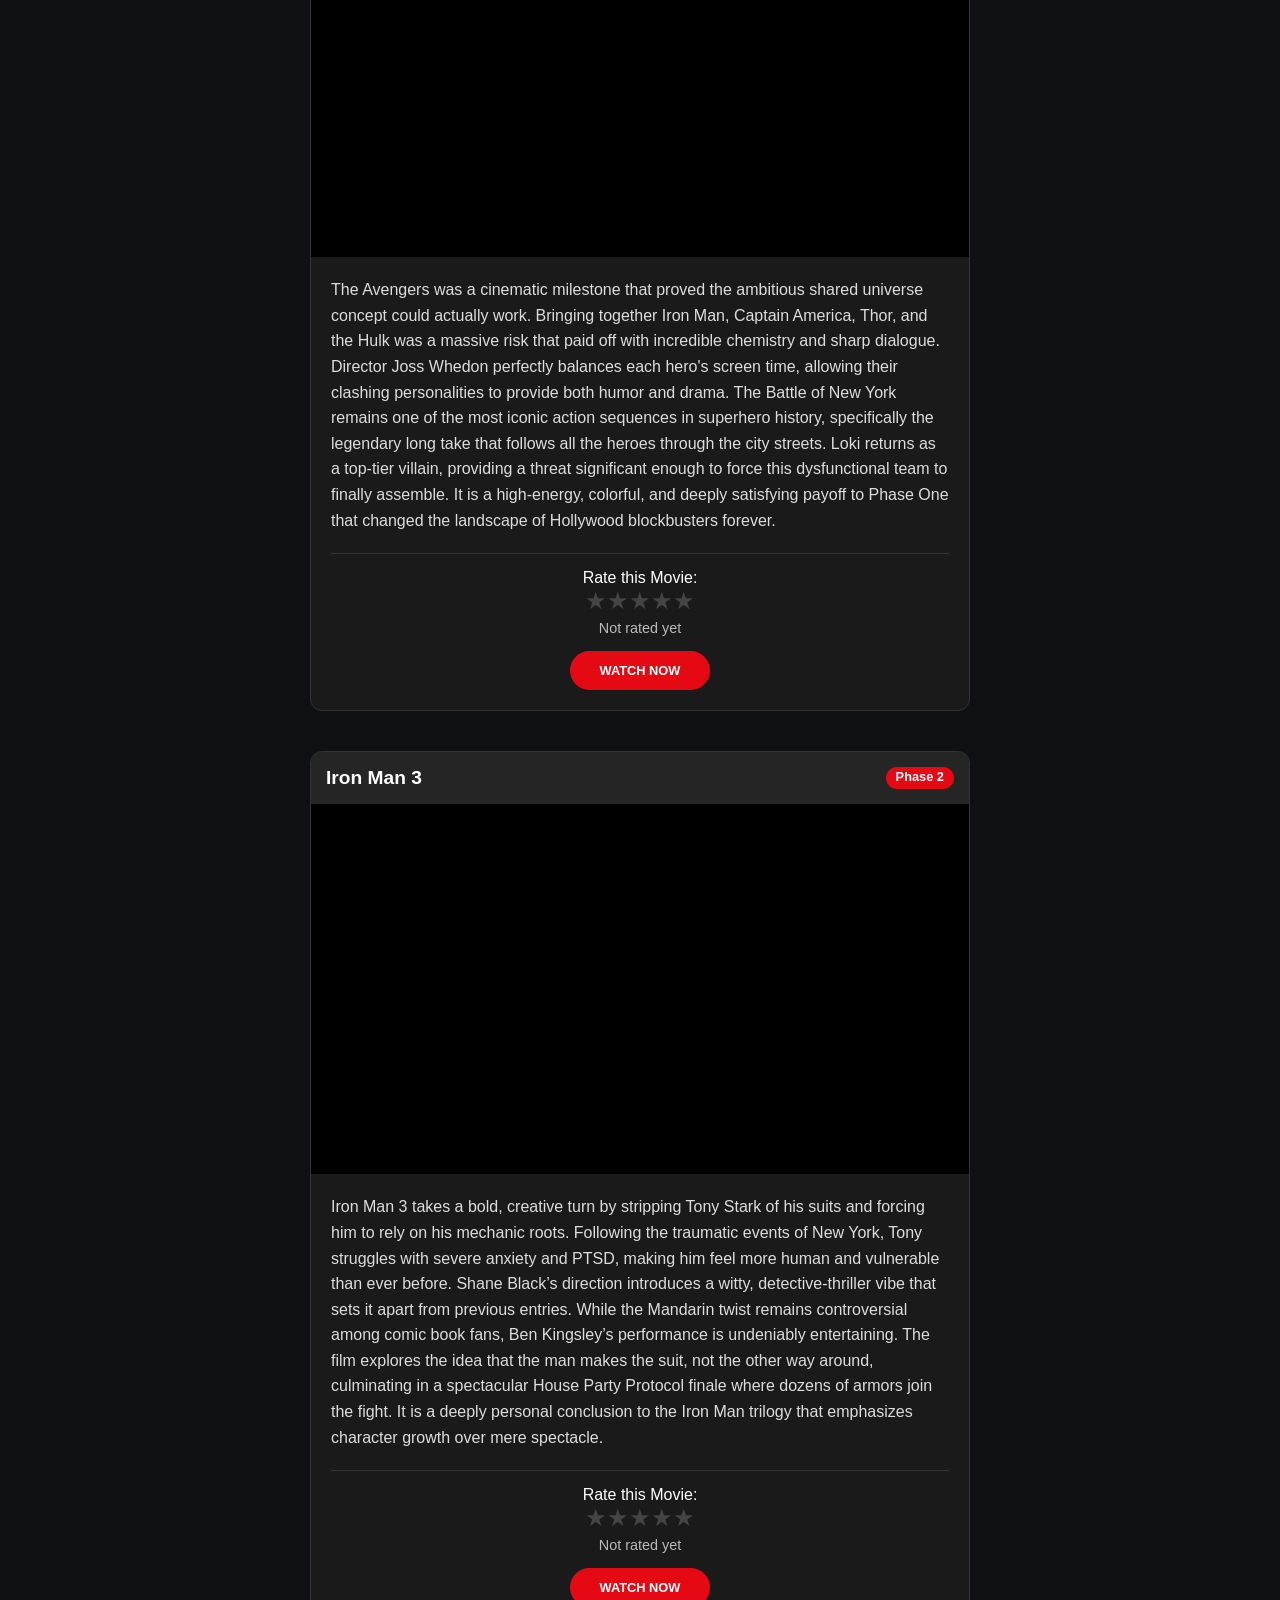
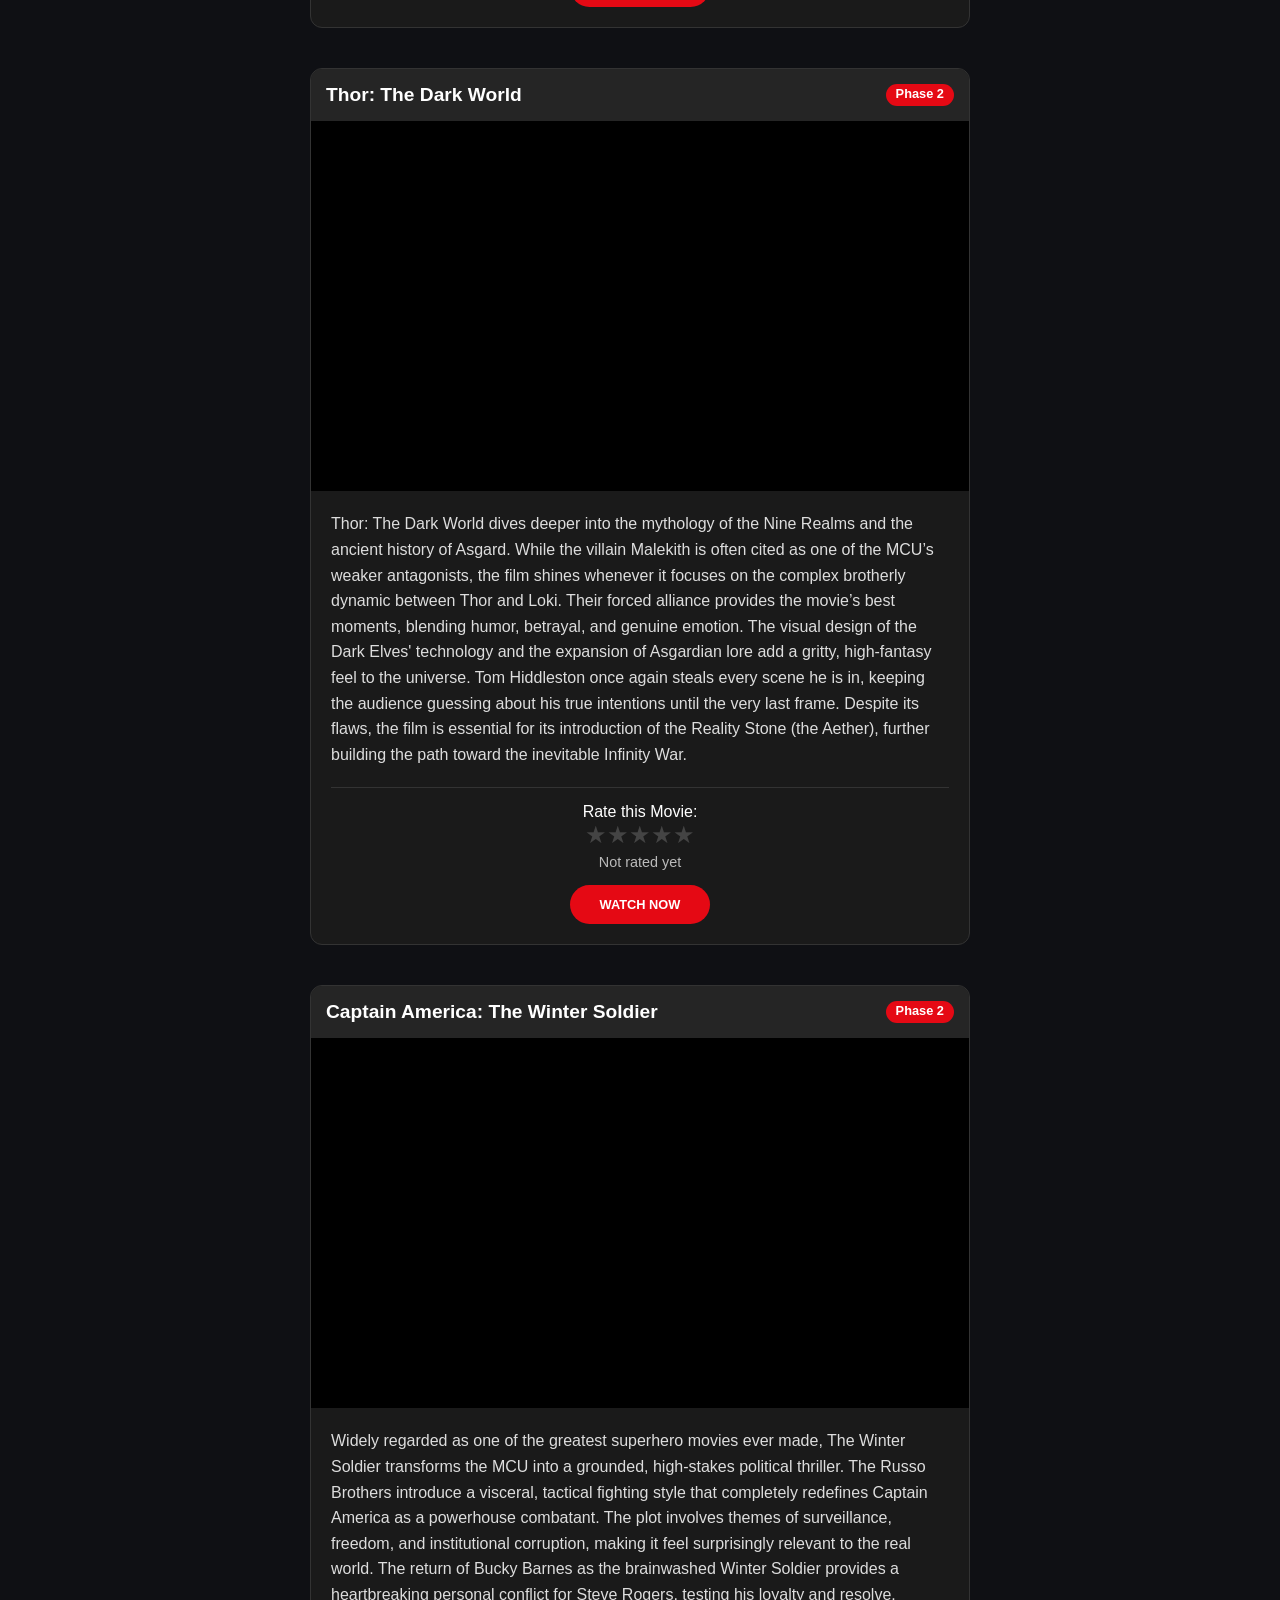
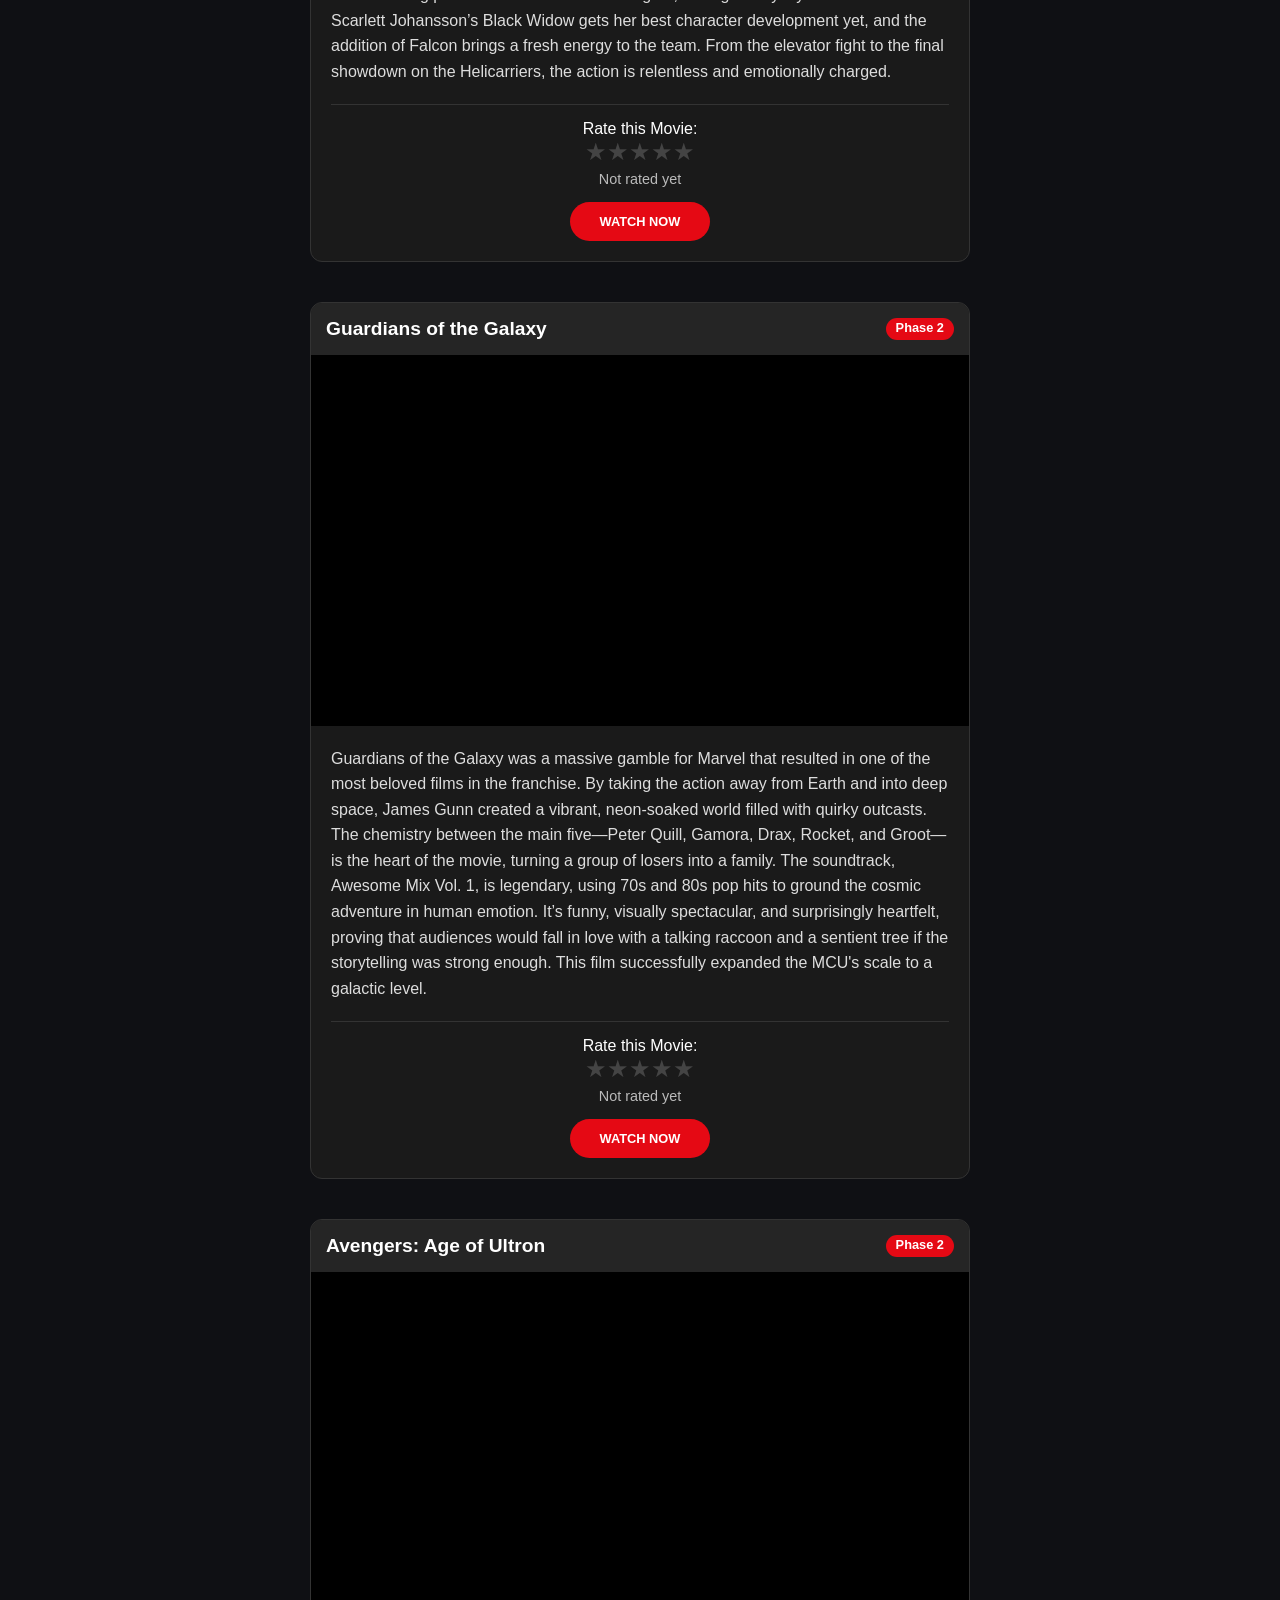
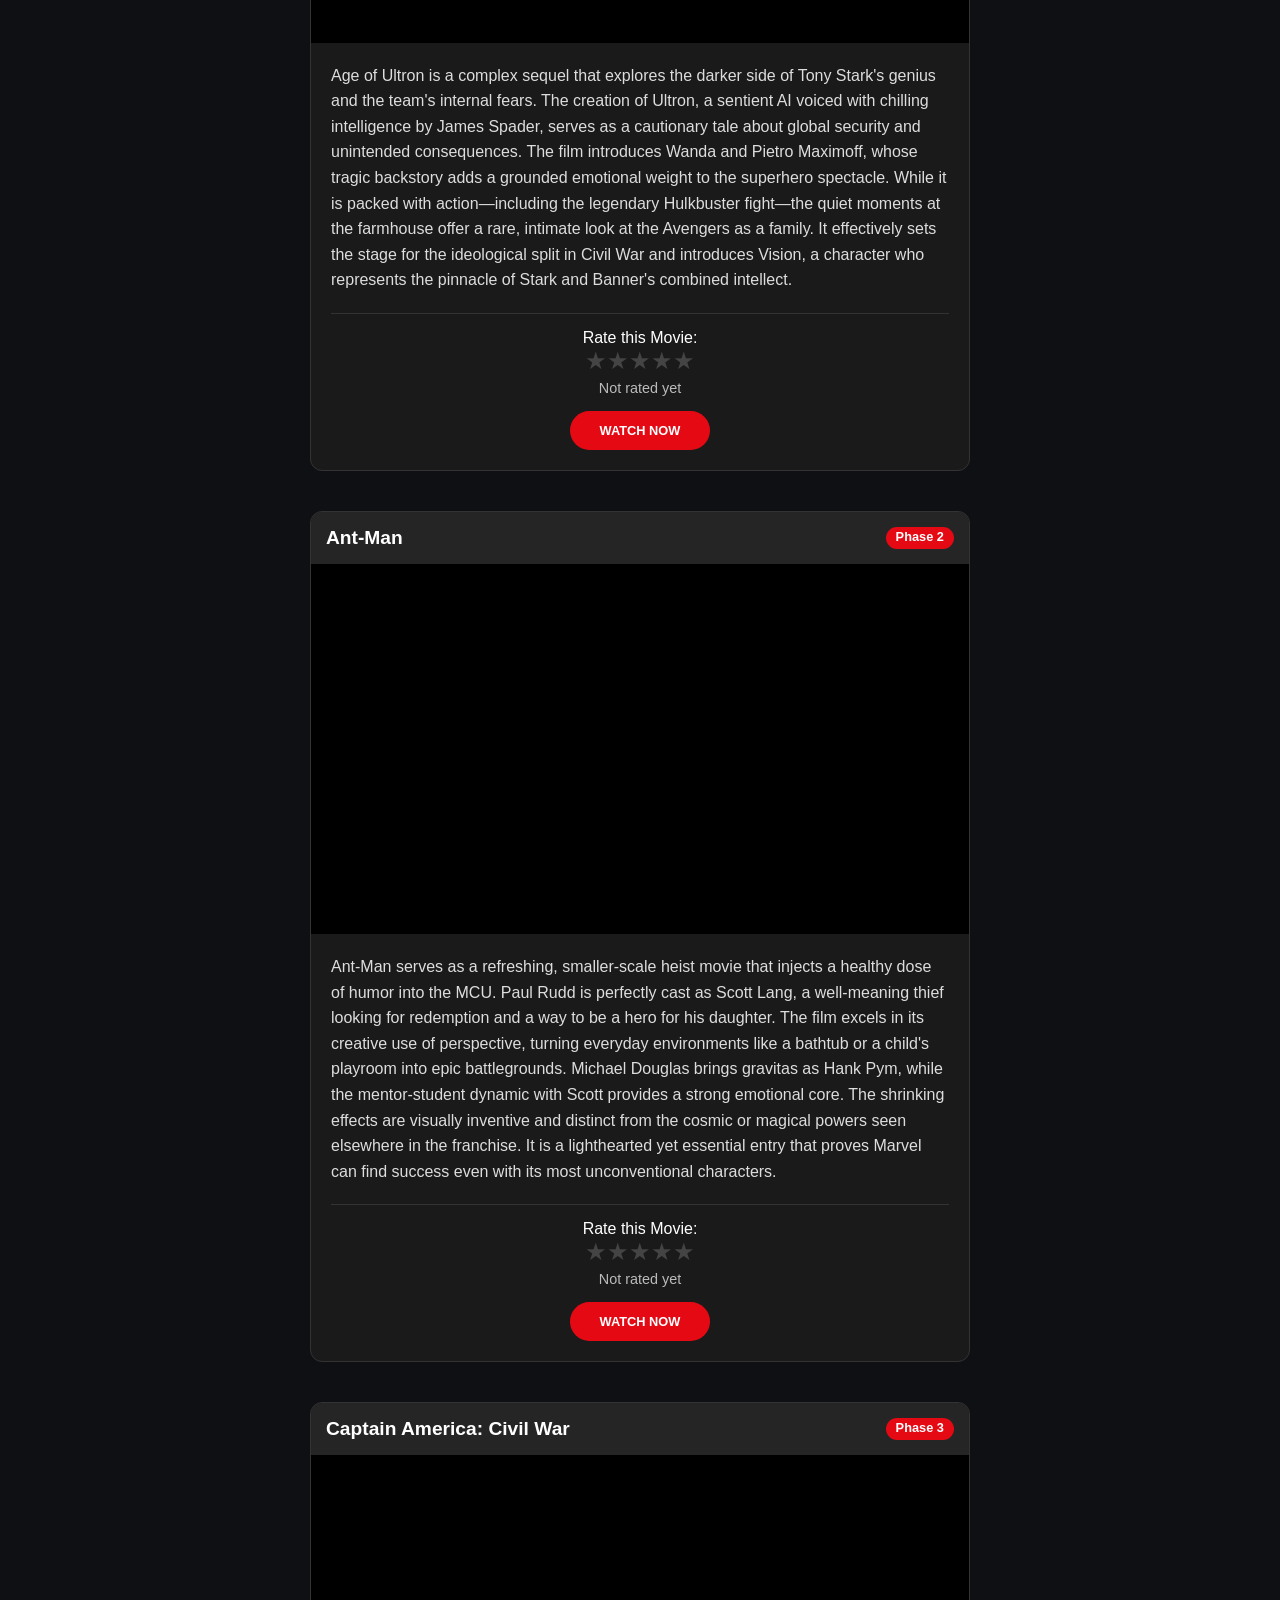
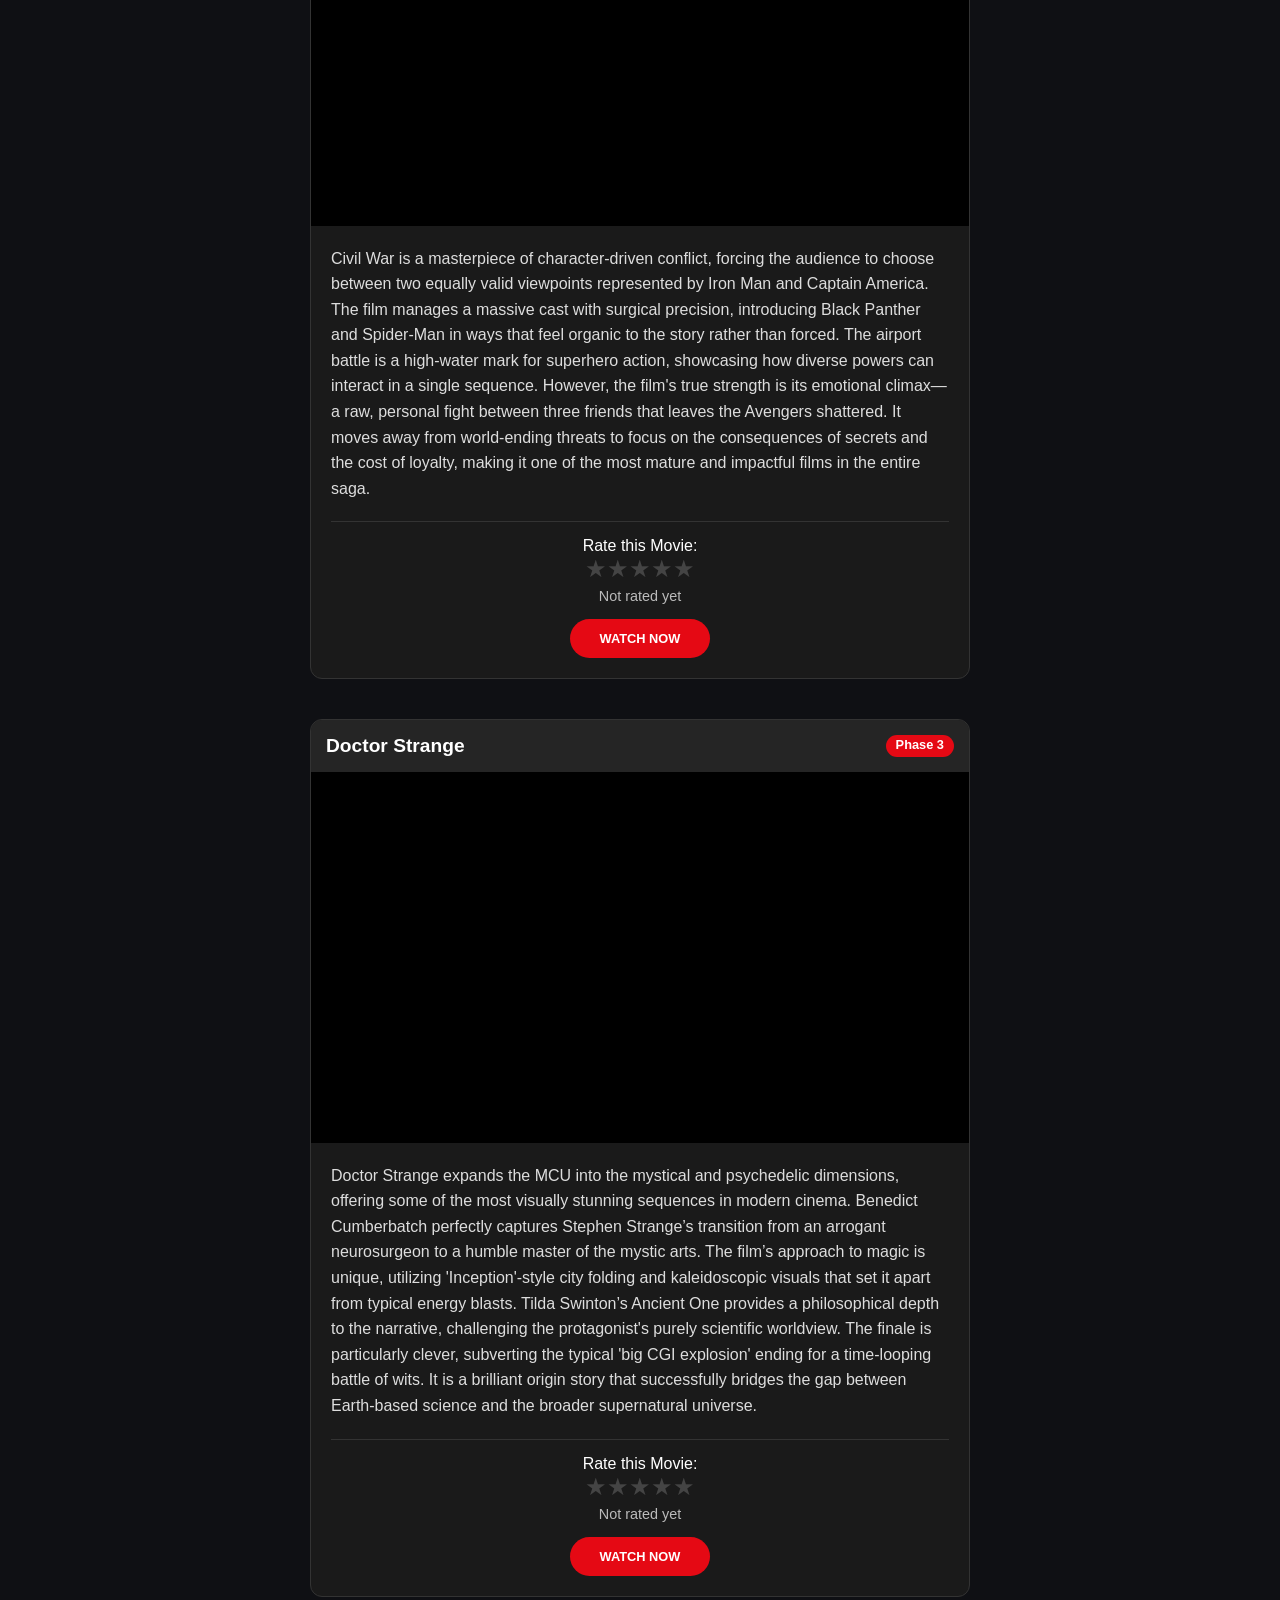
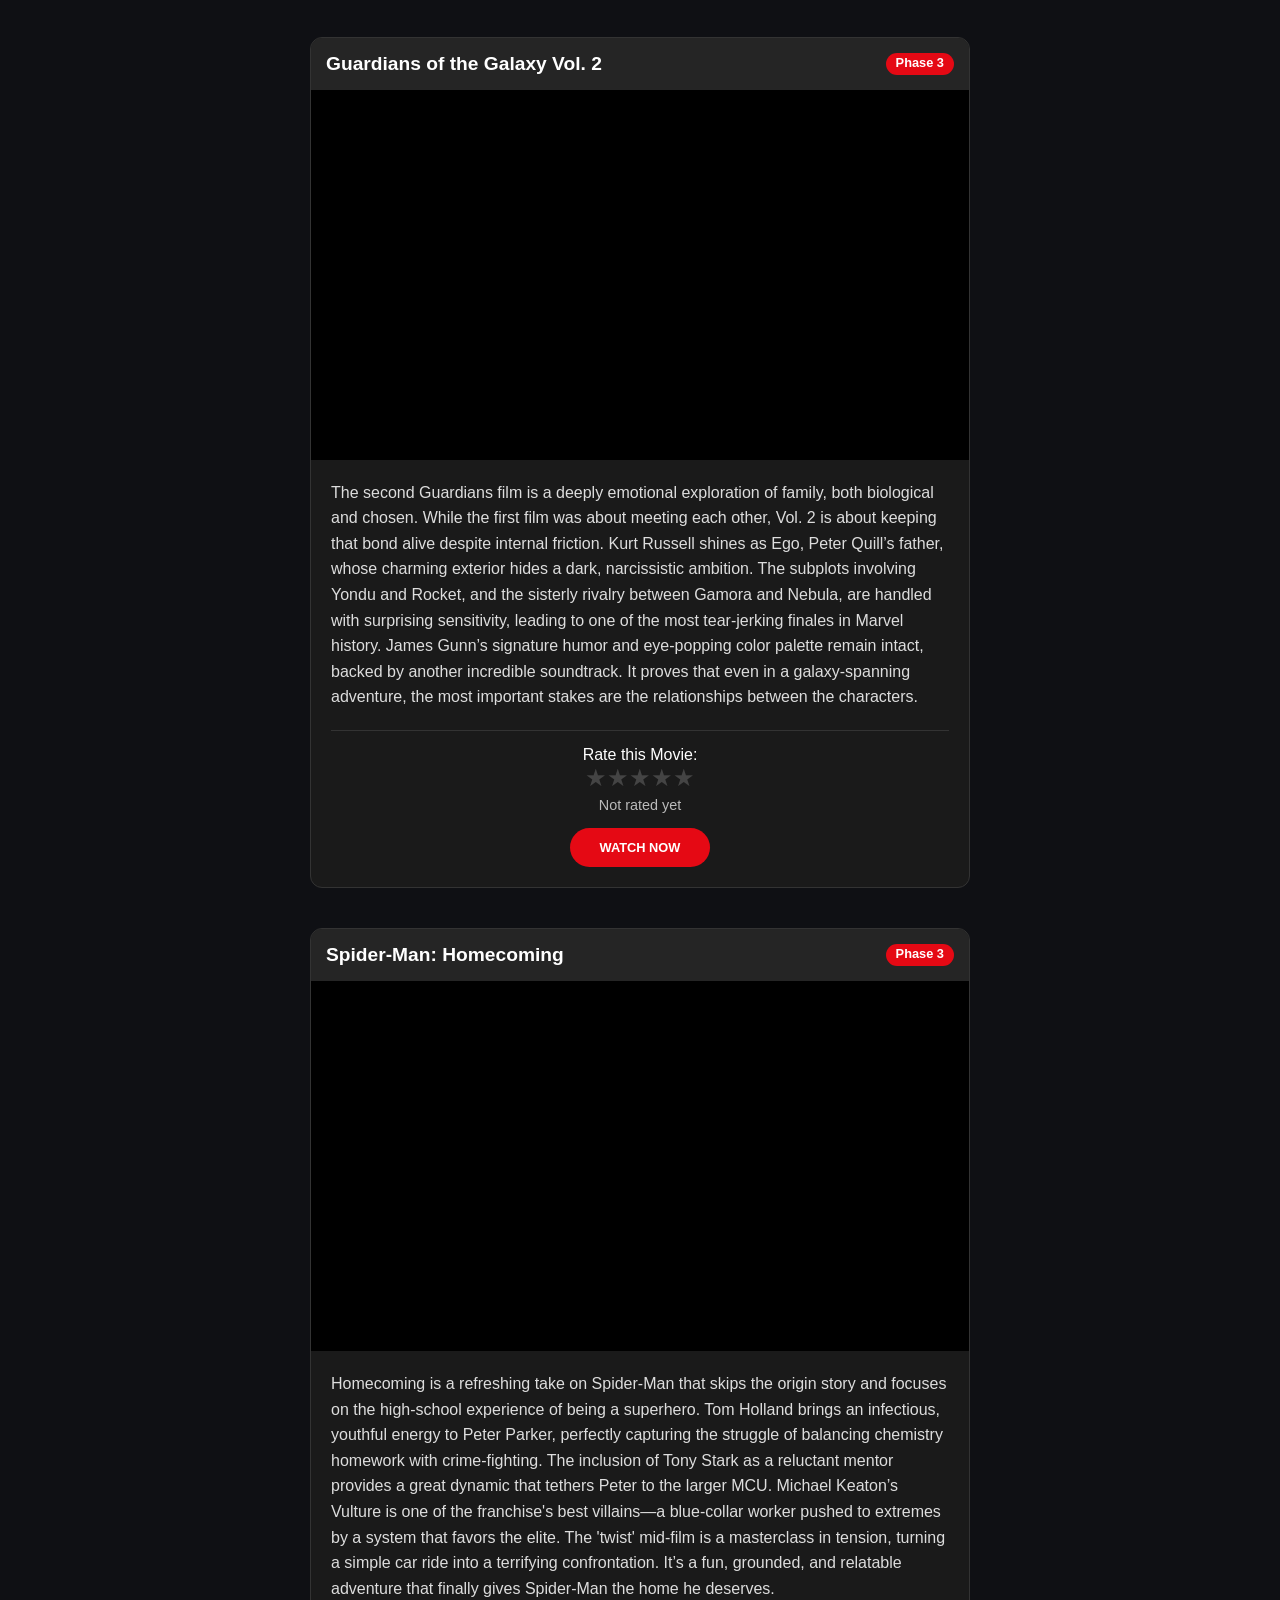
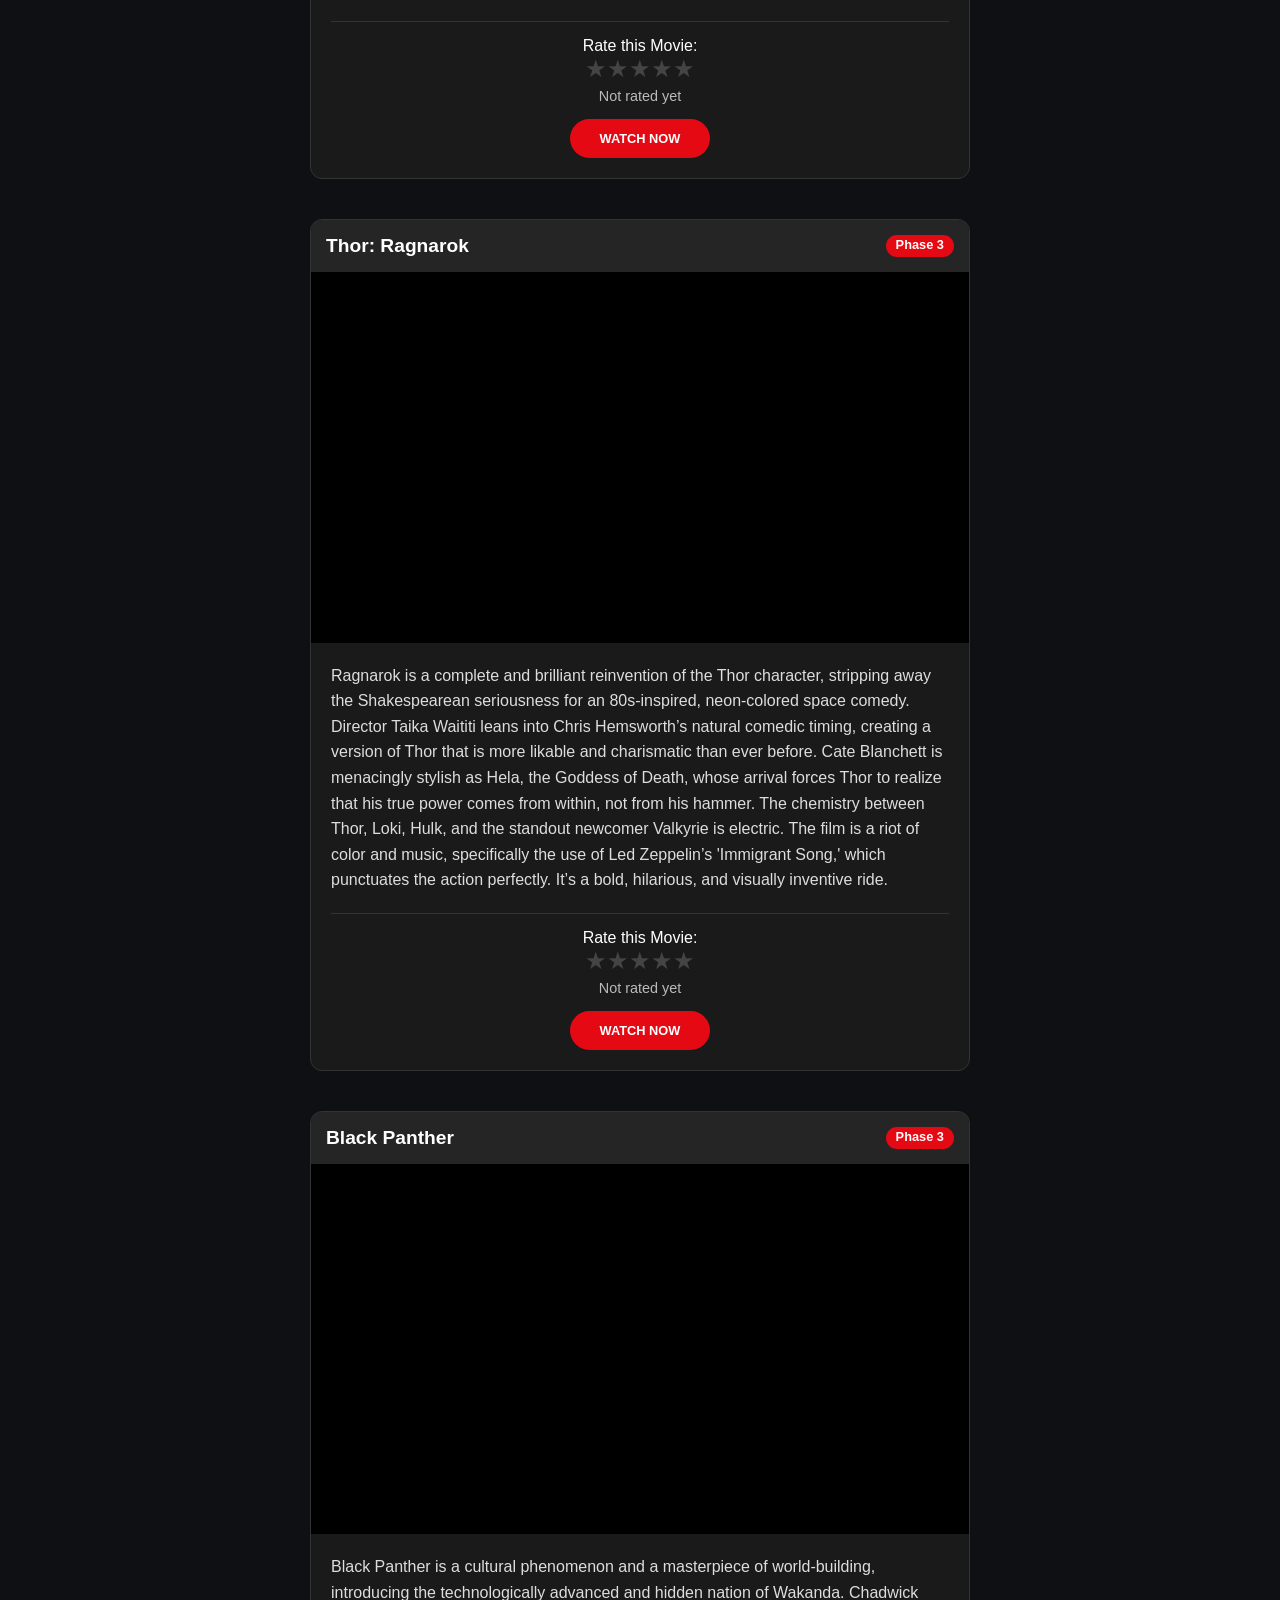
==== commit 98f4a78d: "Update index.html" ====
--- a/index.html
+++ b/index.html
@@ -40,7 +40,16 @@
     </div>
     <a href="privacy.html">Privacy</a>
 </nav>
-
+<nav class="navbar">
+    <h2>MCU Review Hub</h2>
+    <div class="filters">
+        <input type="text" id="searchInput" placeholder="Search movies...">
+        <select id="phaseFilter">
+            <option value="">All Phases</option>
+            </select>
+        <button id="showFavoritesBtn" class="fav-toggle-btn">❤️ My Favorites</button>
+    </div>
+</nav>
 <div id="movieFeed" class="instagram-feed">
     </div>
 <script src="script.js"></script>
--- a/style.css
+++ b/style.css
@@ -157,3 +157,43 @@
     }
     body { padding-top: 130px; }
 }
+/* --- Rating System Styles --- */
+.rating-container {
+    margin-top: 15px;
+    padding-top: 15px;
+    border-top: 1px solid #333;
+    text-align: center;
+}
+
+.stars {
+    display: inline-block;
+    font-size: 1.5rem;
+    cursor: pointer;
+}
+
+.star {
+    color: #444; /* Default dark star */
+    transition: color 0.2s;
+}
+
+.star.active, .star:hover, .star:hover ~ .star {
+    color: #ffcc00; /* Gold color for selected stars */
+}
+
+/* This reverses the hover logic so the stars light up from left to right */
+.stars {
+    display: flex;
+    flex-direction: row-reverse;
+    justify-content: center;
+}
+
+.star:hover,
+.star:hover ~ .star {
+    color: #ffcc00;
+}
+
+.user-rating-display {
+    font-size: 0.9rem;
+    color: #bbb;
+    margin-top: 5px;
+}
